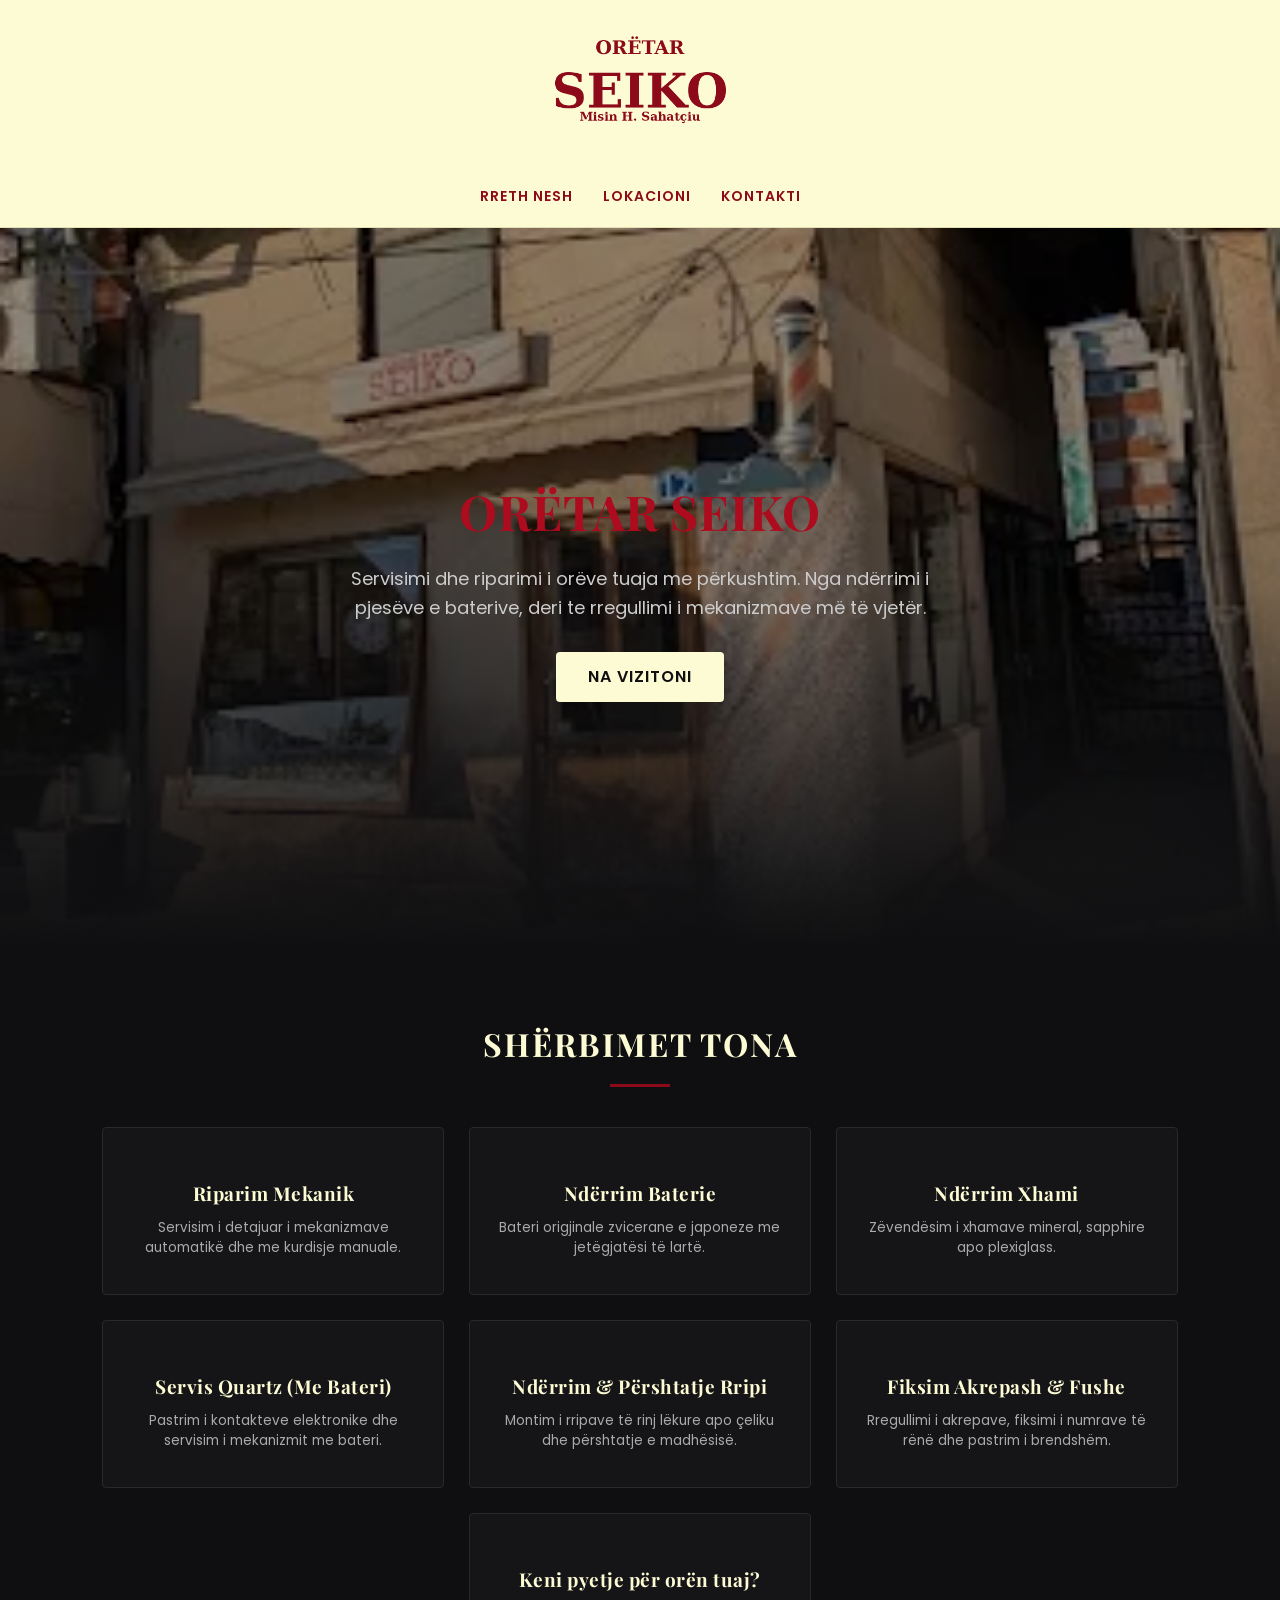
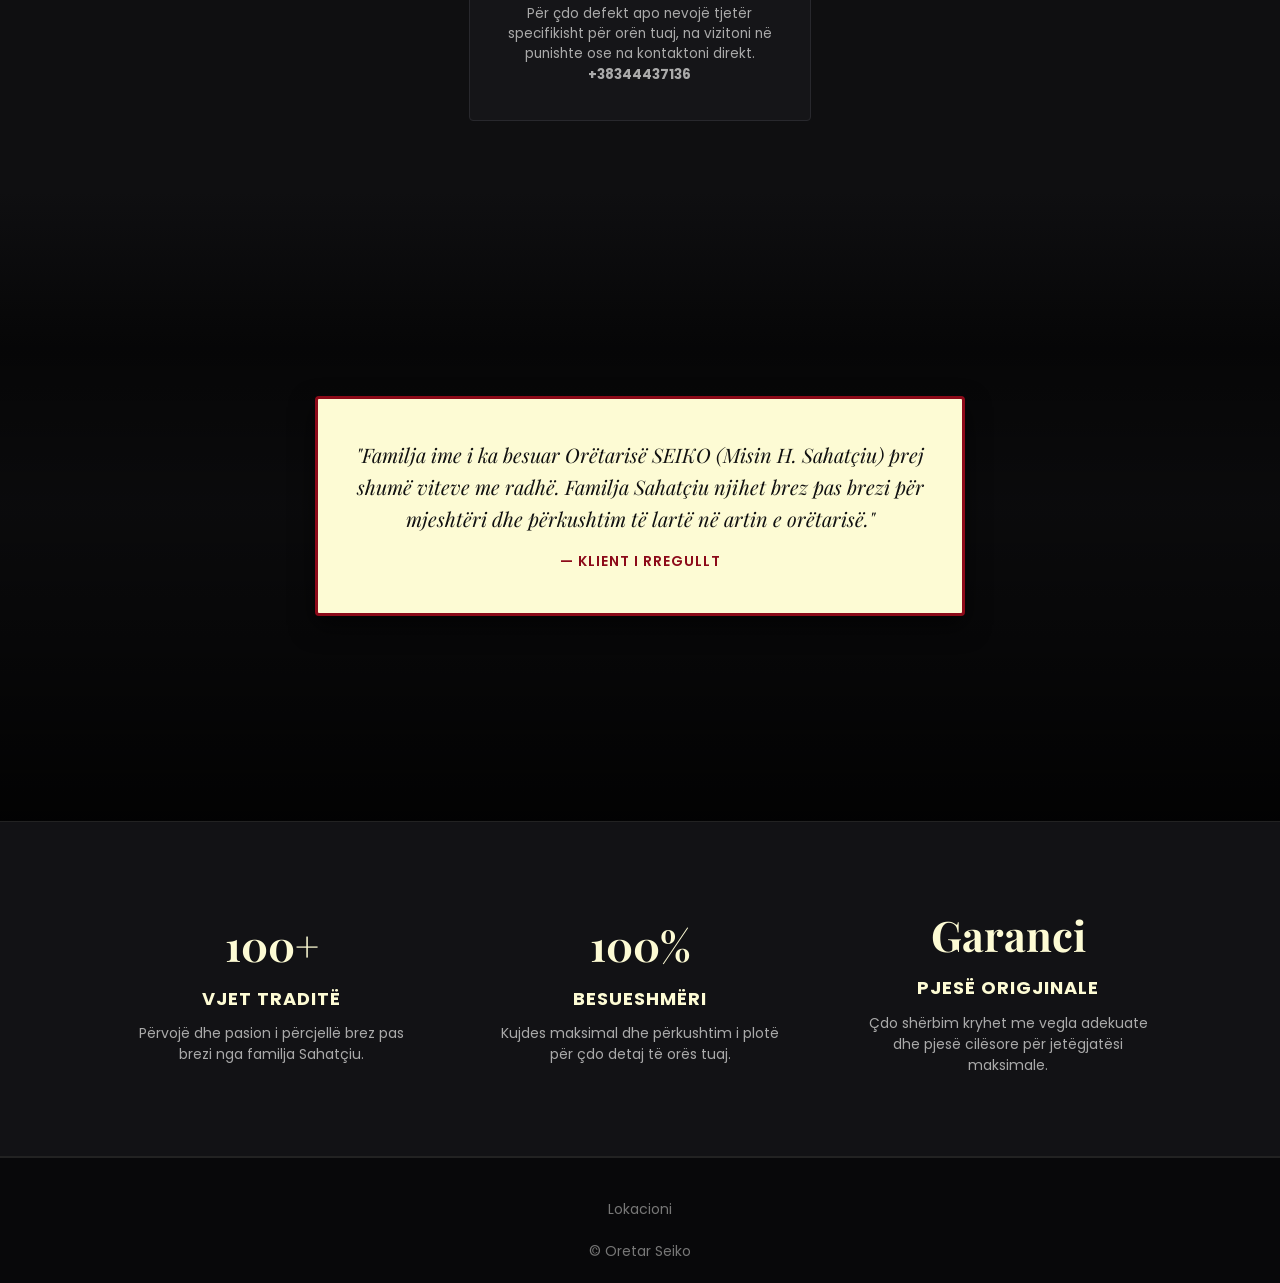
==== index.html @ 1f345adb "Update index.html" ====
<!DOCTYPE html> 
<html lang="sq">
<head>
    <meta charset="UTF-8">
    <meta name="viewport" content="width=device-width, initial-scale=1.0">
    
    <!-- Ndalon plotësisht Dark Mode në shfletuesit e telefonit -->
    <meta name="color-scheme" content="light only">
    <meta name="supported-color-schemes" content="light">
    <meta name="theme-color" content="#fdfbd4">
    
    <style>
        :root {
            color-scheme: light only !important;
        }
        #main-header {
            background-color: #fdfbd4 !important;
        }
    </style>

    <title>Oretar Seiko | SAHATQIJA</title>
    <meta name="description" content="Rregullim dhe shitje e orëve Seiko në Ferizaj. Vizitoni dyqanin tonë për modelet më të reja.">
    
    <!-- FAVICON (Logoja në shfletues) -->
    <link rel="icon" type="image/png" href="Logo2.jpg">

    <!-- GOOGLE LOGO SCHEMA (Për t'u shfaqur logoja te Google) -->
    <script type="application/ld+json">
    {
      "@context": "https://schema.org",
      "@type": "Organization",
      "name": "Orëtar Seiko",
      "url": "https://oretarseiko.com",
      "logo": "https://oretarseiko.com/Logo2.jpg"
    }
    </script>

    <link rel="preconnect" href="https://fonts.googleapis.com">
    <link rel="preconnect" href="https://fonts.gstatic.com" crossorigin>
    <link href="https://fonts.googleapis.com/css2?family=Playfair+Display:ital,wght@0,600;0,700;1,400&family=Poppins:wght@400;600&display=swap" rel="stylesheet">
    <link rel="stylesheet" href="oretarseiko.css">

    <!-- Google tag (gtag.js) -->
    <script async src="https://www.googletagmanager.com/gtag/js?id=G-K11Q69XEP3"></script>
    <script>
      window.dataLayer = window.dataLayer || [];
      function gtag(){dataLayer.push(arguments);}
      gtag('js', new Date());

      gtag('config', 'G-K11Q69XEP3');
    </script>
</head>
<body>

    <header id="main-header" style="background-color: #fdfbd4 !important;">
        <a href="./" class="logo-link">
            <img src="Logo.png" alt="logo" class="logo">
        </a>
        <nav>
            <ul>
               <li><b><a href="#rreth-nesh">Rreth Nesh</a></b></li>
                <li><b><a href="#kontakt.html">Lokacioni</a></b></li>    
                <li><b><a href="kontakt.html">Kontakti</a></b></li>
            </ul>
        </nav>
    </header>

    <section class="hero">
        <h1>ORËTAR SEIKO</h1>
        <p>Servisimi dhe riparimi i orëve tuaja me përkushtim. Nga ndërrimi i pjesëve e baterive, deri te rregullimi i mekanizmave më të vjetër.</p>
        <a href="kontakt.html" class="btn">Na Vizitoni</a>
    </section>

    <section class="services-grid-section">
      <h2 class="section-title">SHËRBIMET TONA</h2>
      <div class="title-line"></div>

      <div class="services-grid">
        <div class="service-card service-animate">
          <div class="service-icon"></div>
          <h3>Riparim Mekanik</h3>
          <p>Servisim i detajuar i mekanizmave automatikë dhe me kurdisje manuale.</p>
        </div>

        <div class="service-card service-animate">
          <div class="service-icon"></div>
          <h3>Ndërrim Baterie</h3>
          <p>Bateri origjinale zvicerane e japoneze me jetëgjatësi të lartë.</p>
        </div>

        <div class="service-card service-animate">
          <div class="service-icon"></div>
          <h3>Ndërrim Xhami</h3>
          <p>Zëvendësim i xhamave mineral, sapphire apo plexiglass.</p>
        </div>

        <div class="service-card service-animate">
          <div class="service-icon"></div>
          <h3>Servis Quartz (Me Bateri)</h3>
          <p>Pastrim i kontakteve elektronike dhe servisim i mekanizmit me bateri.</p>
        </div>

        <div class="service-card service-animate">
          <div class="service-icon"></div>
          <h3>Ndërrim & Përshtatje Rripi</h3>
          <p>Montim i rripave të rinj lëkure apo çeliku dhe përshtatje e madhësisë.</p>
        </div>

        <div class="service-card service-animate">
          <div class="service-icon"></div>
          <h3>Fiksim Akrepash & Fushe</h3>
          <p>Rregullimi i akrepave, fiksimi i numrave të rënë dhe pastrim i brendshëm.</p>
        </div>

        <div class="service-card center-card service-animate">
          <div class="service-icon"></div>
          <h3>Keni pyetje për orën tuaj?</h3>
          <p>Për çdo defekt apo nevojë tjetër specifikisht për orën tuaj, na vizitoni në punishte ose na kontaktoni direkt.
            <br><b>+38344437136</b>
          </p>
        </div>
      </div>
    </section>
    
    <section class="testimonial-section">
      <video autoplay muted loop playsinline class="bg-video">
        <source src="Automatic.mp4" type="video/mp4">
      </video>
      <div class="video-overlay"></div>
      <div class="testimonial-card">
        <blockquote>
        "Familja ime i ka besuar Orëtarisë SEIKO (Misin H. Sahatçiu) prej shumë viteve me radhë. Familja Sahatçiu njihet brez pas brezi për mjeshtëri dhe përkushtim të lartë në artin e orëtarisë."
        </blockquote>
        <p class="author">— Klient i Rregullt</p>
      </div>
    </section>

    <section class="banner-stats" id="rreth-nesh">
        <div class="stat-box">
            <h2>100+</h2>
            <h3>Vjet Traditë</h3>
            <p>Përvojë dhe pasion i përcjellë brez pas brezi nga familja Sahatçiu.</p>
        </div>

        <div class="stat-box">
            <h2>100%</h2>
            <h3>Besueshmëri</h3>
            <p>Kujdes maksimal dhe përkushtim i plotë për çdo detaj të orës tuaj.</p>
        </div>

        <div class="stat-box">
            <h2>Garanci</h2>
            <h3>Pjesë Origjinale</h3>
            <p>Çdo shërbim kryhet me vegla adekuate dhe pjesë cilësore për jetëgjatësi maksimale.</p>
        </div>
    </section>

    <footer id="lokacioni">
        <div class="footer-links">
            <a href="https://www.google.com/maps/place/Oretar+Seiko/@42.3703274,21.149449,589m/data=!3m1!1e3!4m6!3m5!1s0x13547f003b5cef97:0x302fa8fe202552e8!8m2!3d42.3702245!4d21.1485851!16s%2Fg%2F11njcrlf61?entry=ttu&g_ep=EgoyMDI2MDkwOS4wIKXMDSoASAFQAw%3D%3D">Lokacioni</a>
        </div>
        <p>&copy; Oretar Seiko</p>
    </footer>

    <script>
        window.addEventListener('scroll', function() {
            const header = document.getElementById('main-header');
            if (window.scrollY > 150) {
                header.classList.add('scrolled');
            } else {
                header.classList.remove('scrolled');
            }
        });

        const observer = new IntersectionObserver((entries) => {
            entries.forEach(entry => {
                if (entry.isIntersecting) {
                    entry.target.classList.add('show');
                } else {
                    entry.target.classList.remove('show');
                }
            });
        }, {
            threshold: 0.1
        });

        const animatedElements = document.querySelectorAll('.stat-box, .service-animate');
        animatedElements.forEach(el => observer.observe(el));
    </script>

</body>
</html>
---- oretarseiko.css ----
/* --- RESET & BASIC STYLES --- */ 
* {
    margin: 0;
    padding: 0;
    box-sizing: border-box;
}

body {
    font-family: 'Poppins', sans-serif;
    background-color: #0f0f11;
    color: #8C0A19;
    line-height: 1.6;
}

a {
    text-decoration: none;
    color: inherit;
}

/* --- NAVIGATION --- */
header {
    display: flex;
    flex-direction: column;
    justify-content: center;
    align-items: center;
    padding: 15px 8% 18px;
    background-color: #fdfbd4 !important;
    color-scheme: light !important;
    position: sticky;
    top: 0;
    z-index: 9999; /* Siguron që header-i të jetë gjithmonë mbi çdo përmbajtje */
    border-bottom: 1px solid #e2dfb3;
    transition: all 0.3s ease;
    overflow: hidden; /* Parandalon daljen e elementeve jashtë header-it */
}

/* --- LOGO --- */
header .logo {
    width: auto;
    height: 160px;
    object-fit: contain;
    display: block;
    margin-bottom: 8px;
    opacity: 1;
    visibility: visible;
    transition: all 0.3s ease;
    transform-origin: center top;
}

.logo-link {
    display: inline-block;
    text-decoration: none;
    border: none;
}

/* --- MENU --- */
nav {
    width: 100%;
}

nav ul {
    display: flex;
    justify-content: center;
    align-items: center;
    list-style: none;
    gap: 30px;
}

nav a {
    font-size: 14px;
    font-weight: 600;
    text-transform: uppercase;
    letter-spacing: 1px;
    color: #8C0A19 !important;
    transition: color 0.3s ease;
}

nav a:hover {
    color: #575656 !important;
}

/* --- HEADER WHEN SCROLLING --- */
header.scrolled {
    padding: 12px 8%;
    box-shadow: 0 4px 10px rgba(0, 0, 0, 0.15);
}

header.scrolled .logo {
    transform: scale(0);
    height: 0;
    margin-bottom: 0;
    opacity: 0;
    visibility: hidden;
}

header.scrolled nav a {
    font-size: 13px;
}

/* --- HERO SECTION --- */
.hero {
    position: relative;
    z-index: 1;
    height: 80vh;
    background:
        linear-gradient(
            to bottom,
            rgba(0, 0, 0, 0.4) 0%,
            rgba(0, 0, 0, 0.5) 50%,
            rgba(15, 15, 17, 0.85) 80%,
            #0f0f11 100%
        ),
        url('Objekti.webp') center/cover no-repeat;
    display: flex;
    flex-direction: column;
    justify-content: center;
    align-items: center;
    text-align: center;
    padding: 0 20px;
}

.hero h1 {
    font-family: 'Playfair Display', serif;
    font-size: 48px;
    color: #ad0b1e;
    margin-bottom: 15px;
    letter-spacing: 1px;
}

.hero p {
    font-size: 18px;
    color: #ccc;
    max-width: 600px;
    margin-bottom: 30px;
}

/* --- BUTTON --- */
.btn {
    display: inline-block;
    padding: 12px 32px;
    background-color: #fdfbd4;
    color: #0f0f11;
    font-weight: 600;
    text-transform: uppercase;
    letter-spacing: 1px;
    border-radius: 4px;
    transition: background 0.3s ease, transform 0.2s ease;
}

.btn:hover {
    background-color: #8C0A19;
    color: #fdfbd4;
    transform: translateY(-2px);
}

/* --- SERVICES GRID SECTION --- */
.services-grid-section {
    position: relative;
    z-index: 1;
    background-color: #0f0f11;
    padding: 70px 8%;
    text-align: center;
}

.section-title {
    font-family: 'Playfair Display', serif;
    font-size: 32px;
    color: #fdfbd4;
    letter-spacing: 2px;
    text-transform: uppercase;
}

.title-line {
    width: 60px;
    height: 3px;
    background-color: #8C0A19;
    margin: 15px auto 40px;
}

.services-grid {
    display: grid;
    grid-template-columns: repeat(3, 1fr);
    gap: 25px;
}

@media (min-width: 993px) {
    .services-grid .center-card {
        grid-column: 2 / 3;
    }
}

.service-card.service-animate {
    opacity: 0;
    transform: translateY(40px);
    transition: opacity 0.8s ease, transform 0.8s ease, border-color 0.3s ease, box-shadow 0.3s ease;
}

.service-card.service-animate.show {
    opacity: 1;
    transform: translateY(0);
}

.service-card {
    background-color: #151518;
    border: 1px solid #28282d;
    padding: 35px 22px;
    border-radius: 4px;
    text-align: center;
    cursor: pointer;
}

.service-card:hover {
    transform: translateY(-6px);
    border-color: #8C0A19;
    box-shadow: 0 10px 20px rgba(140, 10, 25, 0.25);
}

.service-icon {
    font-size: 34px;
    margin-bottom: 15px;
}

.service-card h3 {
    font-family: 'Playfair Display', serif;
    color: #fdfbd4;
    font-size: 19px;
    margin-bottom: 10px;
    letter-spacing: 0.5px;
}

.service-card p {
    color: #aaa;
    font-size: 13.5px;
    line-height: 1.5;
}

/* --- TESTIMONIAL SECTION --- */
.testimonial-section {
    position: relative;
    z-index: 1;
    width: 100%;
    height: 70vh;
    display: flex;
    justify-content: center;
    align-items: center;
    overflow: hidden;
}

.bg-video {
    position: absolute;
    top: 0;
    left: 0;
    width: 100%;
    height: 100%;
    object-fit: cover;
    object-position: center;
    z-index: 1;
}

.video-overlay {
    position: absolute;
    top: 0;
    left: 0;
    width: 100%;
    height: 100%;
    background: linear-gradient(
        to bottom, 
        #0f0f11 0%, 
        rgba(0, 0, 0, 0.6) 25%, 
        rgba(0, 0, 0, 0.3) 50%, 
        rgba(0, 0, 0, 0.85) 100% 
    );
    z-index: 2;
}

.testimonial-card {
    position: relative;
    z-index: 3;
    background-color: #fdfbd4;
    border: 3px solid #8C0A19;
    padding: 40px 30px;
    max-width: 650px;
    text-align: center;
    box-shadow: 0 10px 25px rgba(0, 0, 0, 0.6);
    border-radius: 4px;
    transition: transform 0.4s ease, box-shadow 0.4s ease, border-color 0.4s ease;
    cursor: pointer;
}

.testimonial-card:hover {
    transform: translateY(-8px);
    box-shadow: 0 18px 35px rgba(0, 0, 0, 0.85);
    border-color: #D4AF37;
}

.testimonial-card blockquote {
    font-family: 'Playfair Display', serif;
    font-size: 20px;
    color: #111;
    line-height: 1.6;
    font-style: italic;
    margin-bottom: 15px;
}

.testimonial-card .author {
    font-size: 14px;
    font-weight: 600;
    color: #8C0A19;
    text-transform: uppercase;
    letter-spacing: 1px;
}

/* --- BANNER STATS SECTION --- */
.banner-stats {
    position: relative;
    z-index: 1;
    background-color: #121215;
    border-top: 1px solid #222;
    border-bottom: 1px solid #222;
    padding: 60px 8%;
    display: flex;
    justify-content: space-around;
    align-items: center;
    gap: 30px;
    flex-wrap: wrap;
    text-align: center;
}

.stat-box {
    flex: 1;
    min-width: 250px;
    padding: 20px;
    opacity: 0;
    transform: translateY(40px);
    transition: opacity 0.8s ease, transform 0.8s ease;
}

.stat-box.show {
    opacity: 1;
    transform: translateY(0);
}

.stat-box h2 {
    font-family: 'Playfair Display', serif;
    font-size: 42px;
    color: #FDFBD4;
    margin-bottom: 5px;
}

.stat-box h3 {
    font-size: 18px;
    color: #fdfbd4;
    text-transform: uppercase;
    letter-spacing: 1px;
    margin-bottom: 10px;
}

.stat-box p {
    font-size: 14px;
    color: #aaa;
    line-height: 1.5;
}

/* --- FOOTER --- */
footer {
    position: relative;
    z-index: 1;
    background-color: #08080a;
    padding: 40px 8% 20px;
    border-top: 1px solid #222;
    text-align: center;
    color: #777;
    font-size: 14px;
}

footer .footer-links {
    margin-bottom: 20px;
    display: flex;
    justify-content: center;
    gap: 20px;
}

/* --- RESPONSIVE DESIGN --- */
@media (max-width: 992px) {
    .services-grid {
        grid-template-columns: repeat(2, 1fr);
    }
}

@media (max-width: 768px) {
    header {
        padding: 12px 5% 15px;
    }

    header .logo {
        height: 85px;
        margin-bottom: 10px;
    }

    nav ul {
        gap: 15px;
        flex-wrap: wrap;
    }

    nav a {
        font-size: 11px;
    }

    .hero h1 {
        font-size: 32px;
    }

    .testimonial-card {
        padding: 25px 18px;
        width: 92%;
    }
}

@media (max-width: 600px) {
    .services-grid {
        grid-template-columns: 1fr;            
    }
}

/* --- OVERRIDE PËR DARK MODE TË TELEFONAVE --- */
@media (prefers-color-scheme: dark) {
    header {
        background-color: #fdfbd4 !important;
    }
    nav a {
        color: #8C0A19 !important;
    }
}
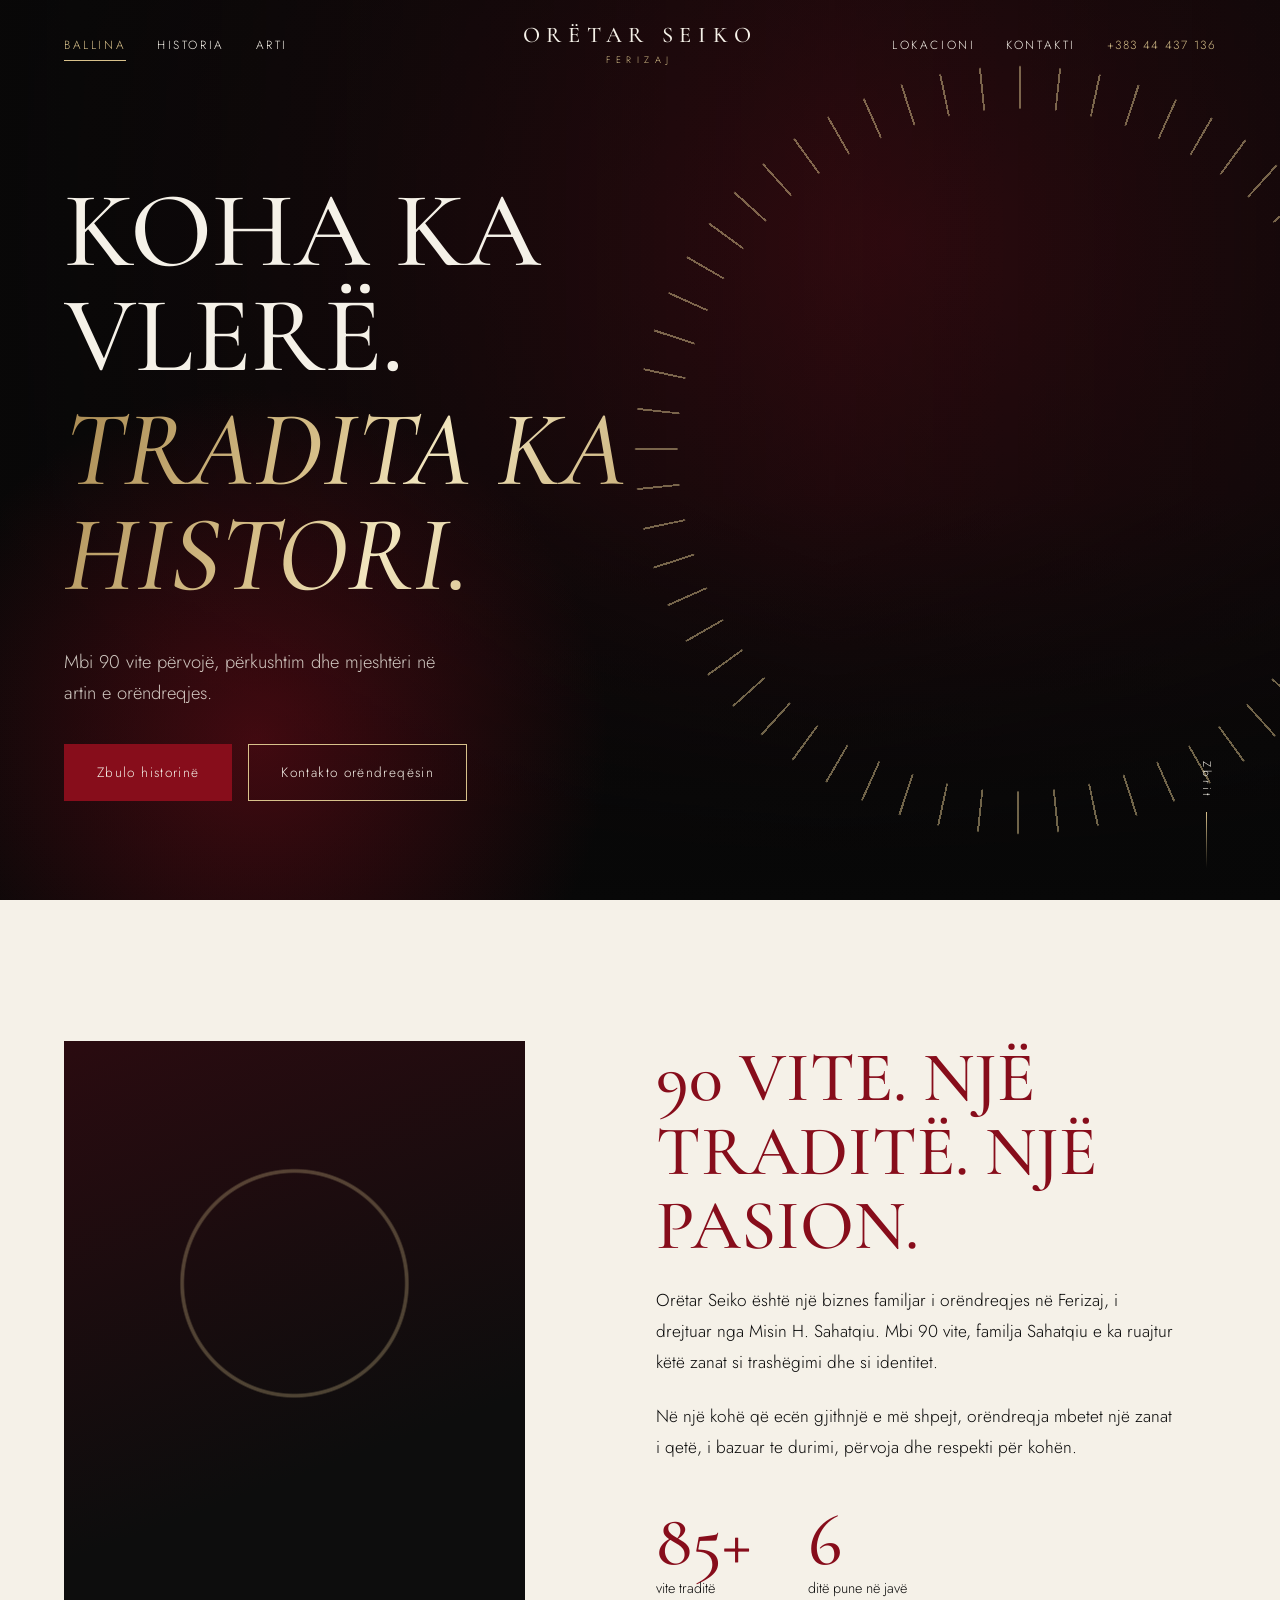
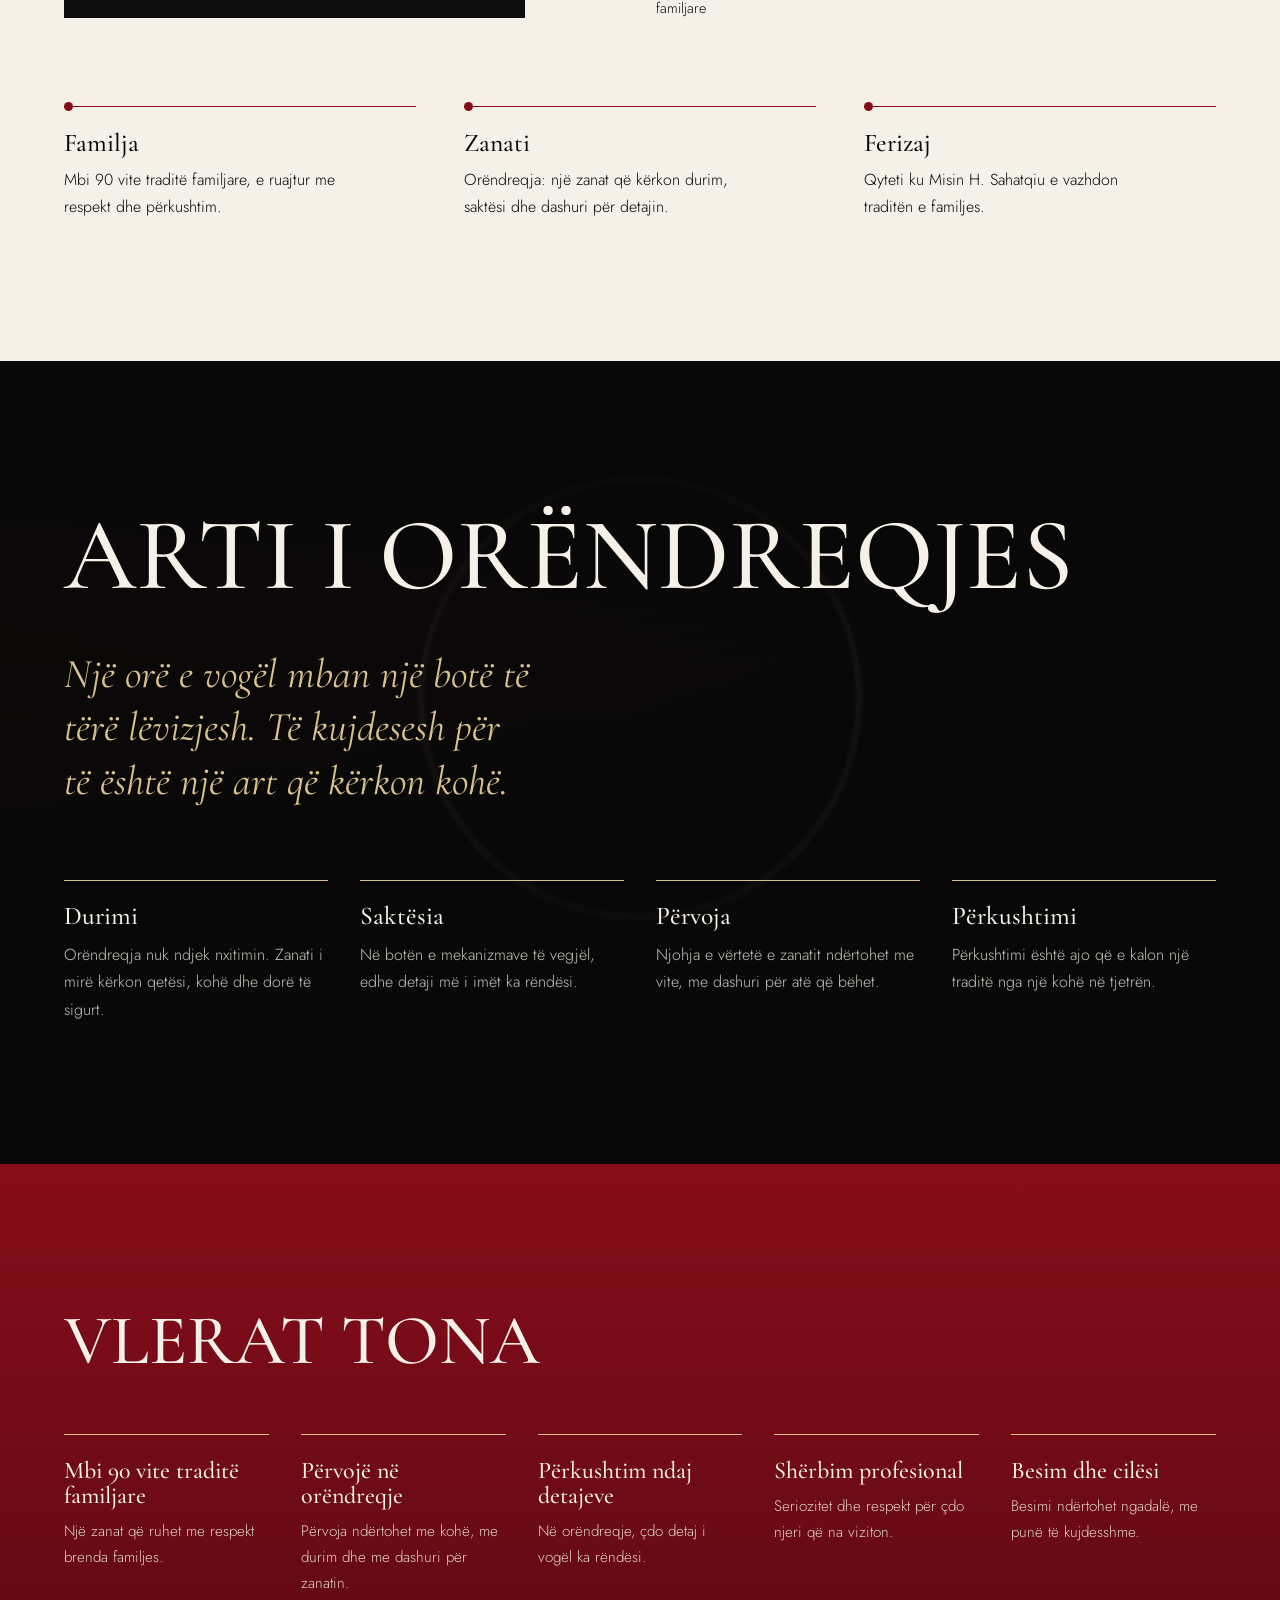
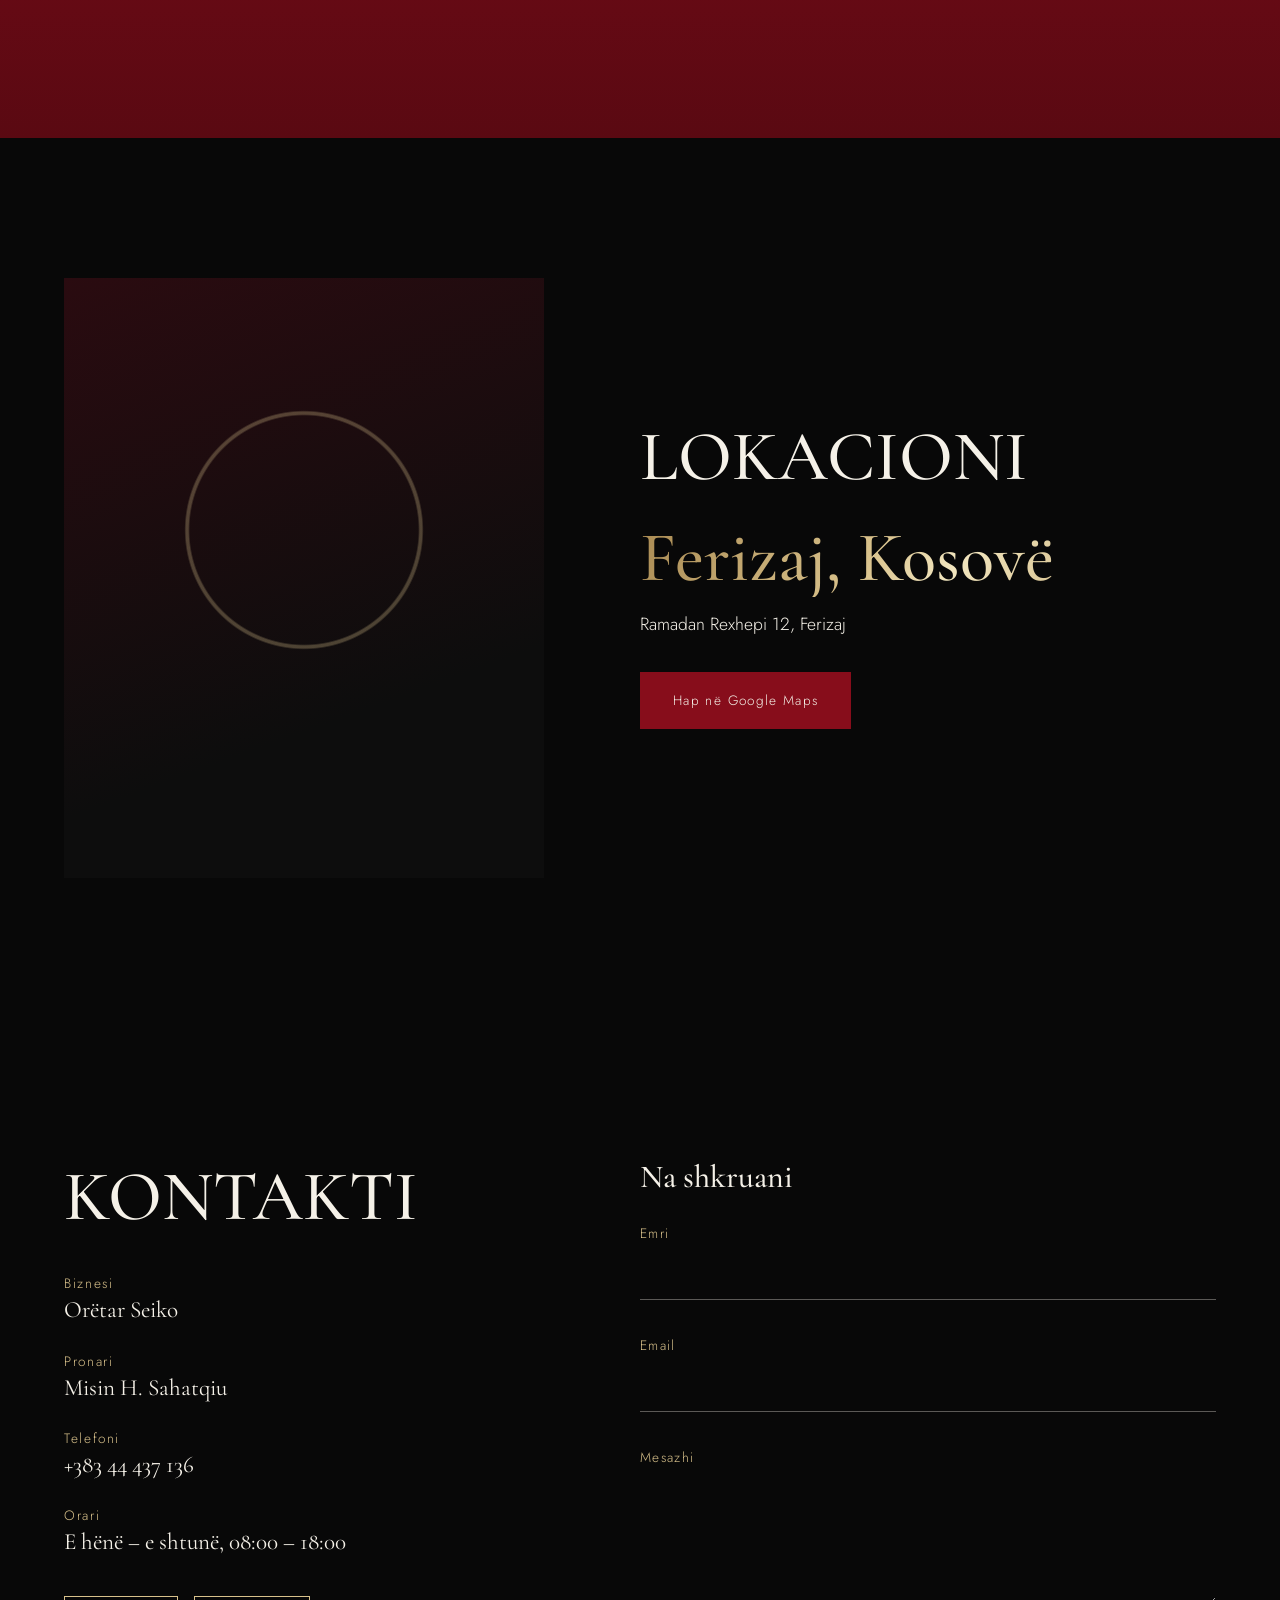
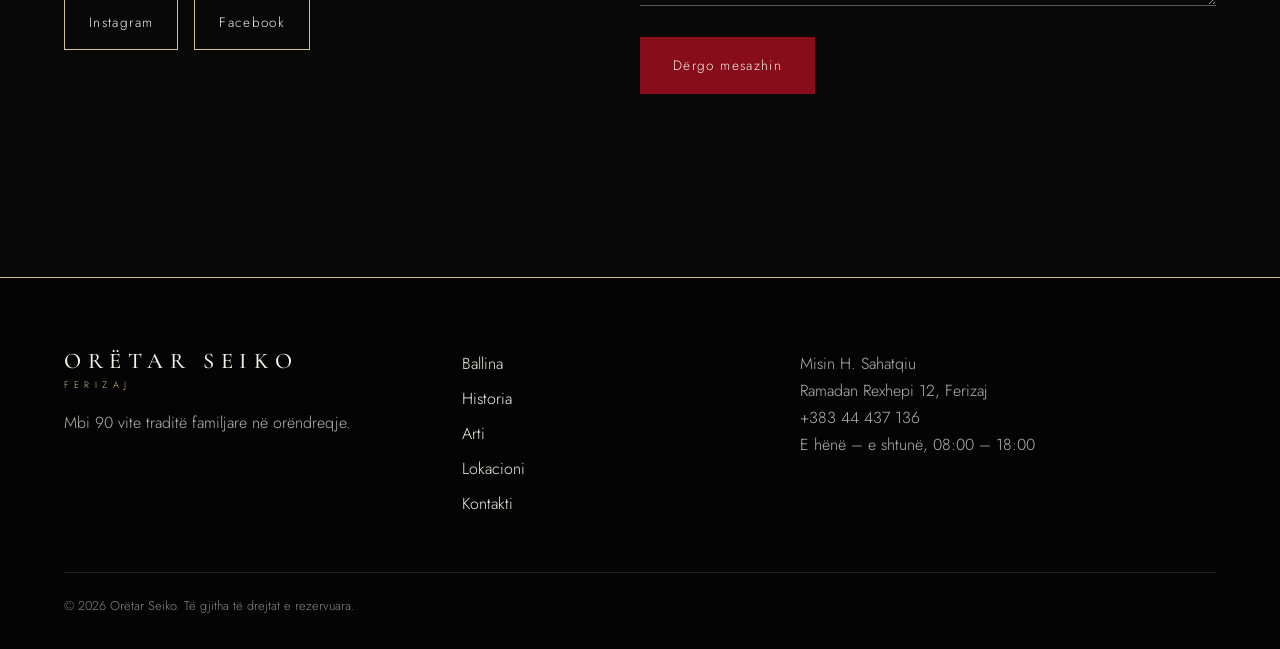
==== commit e77b05f8: "Add files via upload" ====
--- a/index.html
+++ b/index.html
@@ -1,192 +1,125 @@
-<!DOCTYPE html> 
-<html lang="sq">
-<head>
-    <meta charset="UTF-8">
-    <meta name="viewport" content="width=device-width, initial-scale=1.0">
-    
-    <!-- Ndalon plotësisht Dark Mode në shfletuesit e telefonit -->
-    <meta name="color-scheme" content="light only">
-    <meta name="supported-color-schemes" content="light">
-    <meta name="theme-color" content="#fdfbd4">
-    
-    <style>
-        :root {
-            color-scheme: light only !important;
-        }
-        #main-header {
-            background-color: #fdfbd4 !important;
-        }
-    </style>
-
-    <title>Oretar Seiko | SAHATQIJA</title>
-    <meta name="description" content="Rregullim dhe shitje e orëve Seiko në Ferizaj. Vizitoni dyqanin tonë për modelet më të reja.">
-    
-    <!-- FAVICON (Logoja në shfletues) -->
-    <link rel="icon" type="image/png" href="Logo2.jpg">
-
-    <!-- GOOGLE LOGO SCHEMA (Për t'u shfaqur logoja te Google) -->
-    <script type="application/ld+json">
-    {
-      "@context": "https://schema.org",
-      "@type": "Organization",
-      "name": "Orëtar Seiko",
-      "url": "https://oretarseiko.com",
-      "logo": "https://oretarseiko.com/Logo2.jpg"
-    }
-    </script>
-
-    <link rel="preconnect" href="https://fonts.googleapis.com">
-    <link rel="preconnect" href="https://fonts.gstatic.com" crossorigin>
-    <link href="https://fonts.googleapis.com/css2?family=Playfair+Display:ital,wght@0,600;0,700;1,400&family=Poppins:wght@400;600&display=swap" rel="stylesheet">
-    <link rel="stylesheet" href="oretarseiko.css">
-
-    <!-- Google tag (gtag.js) -->
-    <script async src="https://www.googletagmanager.com/gtag/js?id=G-K11Q69XEP3"></script>
-    <script>
-      window.dataLayer = window.dataLayer || [];
-      function gtag(){dataLayer.push(arguments);}
-      gtag('js', new Date());
-
-      gtag('config', 'G-K11Q69XEP3');
-    </script>
-</head>
-<body>
-
-    <header id="main-header" style="background-color: #fdfbd4 !important;">
-        <a href="./" class="logo-link">
-            <img src="Logo.png" alt="logo" class="logo">
-        </a>
-        <nav>
-            <ul>
-               <li><b><a href="#rreth-nesh">Rreth Nesh</a></b></li>
-                <li><b><a href="#kontakt.html">Lokacioni</a></b></li>    
-                <li><b><a href="kontakt.html">Kontakti</a></b></li>
-            </ul>
-        </nav>
-    </header>
-
-    <section class="hero">
-        <h1>ORËTAR SEIKO</h1>
-        <p>Servisimi dhe riparimi i orëve tuaja me përkushtim. Nga ndërrimi i pjesëve e baterive, deri te rregullimi i mekanizmave më të vjetër.</p>
-        <a href="kontakt.html" class="btn">Na Vizitoni</a>
-    </section>
-
-    <section class="services-grid-section">
-      <h2 class="section-title">SHËRBIMET TONA</h2>
-      <div class="title-line"></div>
-
-      <div class="services-grid">
-        <div class="service-card service-animate">
-          <div class="service-icon"></div>
-          <h3>Riparim Mekanik</h3>
-          <p>Servisim i detajuar i mekanizmave automatikë dhe me kurdisje manuale.</p>
-        </div>
-
-        <div class="service-card service-animate">
-          <div class="service-icon"></div>
-          <h3>Ndërrim Baterie</h3>
-          <p>Bateri origjinale zvicerane e japoneze me jetëgjatësi të lartë.</p>
-        </div>
-
-        <div class="service-card service-animate">
-          <div class="service-icon"></div>
-          <h3>Ndërrim Xhami</h3>
-          <p>Zëvendësim i xhamave mineral, sapphire apo plexiglass.</p>
-        </div>
-
-        <div class="service-card service-animate">
-          <div class="service-icon"></div>
-          <h3>Servis Quartz (Me Bateri)</h3>
-          <p>Pastrim i kontakteve elektronike dhe servisim i mekanizmit me bateri.</p>
-        </div>
-
-        <div class="service-card service-animate">
-          <div class="service-icon"></div>
-          <h3>Ndërrim & Përshtatje Rripi</h3>
-          <p>Montim i rripave të rinj lëkure apo çeliku dhe përshtatje e madhësisë.</p>
-        </div>
-
-        <div class="service-card service-animate">
-          <div class="service-icon"></div>
-          <h3>Fiksim Akrepash & Fushe</h3>
-          <p>Rregullimi i akrepave, fiksimi i numrave të rënë dhe pastrim i brendshëm.</p>
-        </div>
-
-        <div class="service-card center-card service-animate">
-          <div class="service-icon"></div>
-          <h3>Keni pyetje për orën tuaj?</h3>
-          <p>Për çdo defekt apo nevojë tjetër specifikisht për orën tuaj, na vizitoni në punishte ose na kontaktoni direkt.
-            <br><b>+38344437136</b>
-          </p>
-        </div>
-      </div>
-    </section>
-    
-    <section class="testimonial-section">
-      <video autoplay muted loop playsinline class="bg-video">
-        <source src="Automatic.mp4" type="video/mp4">
-      </video>
-      <div class="video-overlay"></div>
-      <div class="testimonial-card">
-        <blockquote>
-        "Familja ime i ka besuar Orëtarisë SEIKO (Misin H. Sahatçiu) prej shumë viteve me radhë. Familja Sahatçiu njihet brez pas brezi për mjeshtëri dhe përkushtim të lartë në artin e orëtarisë."
-        </blockquote>
-        <p class="author">— Klient i Rregullt</p>
-      </div>
-    </section>
-
-    <section class="banner-stats" id="rreth-nesh">
-        <div class="stat-box">
-            <h2>100+</h2>
-            <h3>Vjet Traditë</h3>
-            <p>Përvojë dhe pasion i përcjellë brez pas brezi nga familja Sahatçiu.</p>
-        </div>
-
-        <div class="stat-box">
-            <h2>100%</h2>
-            <h3>Besueshmëri</h3>
-            <p>Kujdes maksimal dhe përkushtim i plotë për çdo detaj të orës tuaj.</p>
-        </div>
-
-        <div class="stat-box">
-            <h2>Garanci</h2>
-            <h3>Pjesë Origjinale</h3>
-            <p>Çdo shërbim kryhet me vegla adekuate dhe pjesë cilësore për jetëgjatësi maksimale.</p>
-        </div>
-    </section>
-
-    <footer id="lokacioni">
-        <div class="footer-links">
-            <a href="https://www.google.com/maps/place/Oretar+Seiko/@42.3703274,21.149449,589m/data=!3m1!1e3!4m6!3m5!1s0x13547f003b5cef97:0x302fa8fe202552e8!8m2!3d42.3702245!4d21.1485851!16s%2Fg%2F11njcrlf61?entry=ttu&g_ep=EgoyMDI2MDkwOS4wIKXMDSoASAFQAw%3D%3D">Lokacioni</a>
-        </div>
-        <p>&copy; Oretar Seiko</p>
-    </footer>
-
-    <script>
-        window.addEventListener('scroll', function() {
-            const header = document.getElementById('main-header');
-            if (window.scrollY > 150) {
-                header.classList.add('scrolled');
-            } else {
-                header.classList.remove('scrolled');
-            }
-        });
-
-        const observer = new IntersectionObserver((entries) => {
-            entries.forEach(entry => {
-                if (entry.isIntersecting) {
-                    entry.target.classList.add('show');
-                } else {
-                    entry.target.classList.remove('show');
-                }
-            });
-        }, {
-            threshold: 0.1
-        });
-
-        const animatedElements = document.querySelectorAll('.stat-box, .service-animate');
-        animatedElements.forEach(el => observer.observe(el));
-    </script>
-
-</body>
-</html>
+<!DOCTYPE html>
+<html lang="sq">
+<head>
+<meta charset="utf-8">
+<meta name="viewport" content="width=device-width,initial-scale=1">
+<title>Orëtar Seiko Ferizaj | Mbi 90 vite traditë orëndreqjeje</title>
+<meta name="description" content="Orëtar Seiko në Ferizaj: biznes familjar i orëndreqjes me mbi 90 vite traditë, mjeshtëri dhe përkushtim. Misin H. Sahatqiu.">
+<meta name="theme-color" content="#080808">
+<link rel="icon" href="images/Logo.png">
+<meta property="og:type" content="website"><meta property="og:locale" content="sq_AL">
+<meta property="og:title" content="Orëtar Seiko | Koha ka vlerë. Tradita ka histori.">
+<meta property="og:description" content="Mbi 90 vite përvojë, përkushtim dhe mjeshtëri në artin e orëndreqjes. Ferizaj, Kosovë.">
+<meta property="og:image" content="images/historia.jpg"><meta name="twitter:card" content="summary_large_image">
+<link rel="preconnect" href="https://fonts.googleapis.com"><link rel="preconnect" href="https://fonts.gstatic.com" crossorigin>
+<link rel="stylesheet" href="https://fonts.googleapis.com/css2?family=Cormorant+Garamond:ital,wght@0,400;0,500;0,600;1,400;1,500&family=Jost:wght@300;400&display=swap">
+<link rel="stylesheet" href="style.css">
+<script>document.documentElement.className="js"</script>
+<script type="application/ld+json">{"@context":"https://schema.org","@type":"LocalBusiness","name":"Orëtar Seiko","description":"Biznes familjar i orëndreqjes në Ferizaj me mbi 90 vite traditë.","telephone":"+38344437136","image":"images/Logo.png","address":{"@type":"PostalAddress","streetAddress":"Ramadan Rexhepi 12","addressLocality":"Ferizaj","addressCountry":"XK"},"openingHours":"Mo-Sa 08:00-18:00"}</script>
+<!-- Google Analytics: paste your gtag.js snippet here -->
+</head>
+<body>
+<div class="ld" aria-hidden="true"><div><b>ORËTAR SEIKO</b><i></i></div></div>
+<a class="sr" href="#main">Kalo te përmbajtja</a>
+
+<header class="hd">
+<a class="logo" href="#ballina" aria-label="Orëtar Seiko, ballina">ORËTAR SEIKO<small>FERIZAJ</small></a>
+<button class="burger" type="button" aria-label="Hap menunë" aria-expanded="false" aria-controls="menu"><i></i></button>
+<nav class="menu" id="menu" aria-label="Menyja kryesore">
+<ul class="l"><li><a href="#ballina">Ballina</a></li><li><a href="#historia">Historia</a></li><li><a href="#arti">Arti</a></li></ul>
+<ul class="r"><li><a href="#lokacioni">Lokacioni</a></li><li><a href="#kontakti">Kontakti</a></li><li><a class="tel" href="tel:+38344437136">+383 44 437 136</a></li></ul>
+</nav>
+</header>
+
+<main id="main">
+<section class="hero" id="ballina">
+<div class="bg"></div><div class="dial" aria-hidden="true"></div>
+<div class="hc">
+<h1><span><b>Koha ka vlerë.</b></span><span><b class="gold">Tradita ka histori.</b></span></h1>
+<p class="lead fi">Mbi 90 vite përvojë, përkushtim dhe mjeshtëri në artin e orëndreqjes.</p>
+<div class="bt fi"><a class="btn fill" href="#historia">Zbulo historinë</a><a class="btn" href="#kontakti">Kontakto orëndreqësin</a></div>
+</div>
+<a class="scroll fi" href="#historia" aria-label="Zbrit poshtë">Zbrit</a>
+</section>
+
+<section class="wrap lt her" id="historia">
+<div class="her-img"><div class="ph big"><i style="--img:url(images/historia.jpg)"></i></div></div>
+<div class="her-tx" data-st>
+<h2 class="rv">90 vite. Një traditë. Një pasion.</h2>
+<p class="rv">Orëtar Seiko është një biznes familjar i orëndreqjes në Ferizaj, i drejtuar nga Misin H. Sahatqiu. Mbi 90 vite, familja Sahatqiu e ka ruajtur këtë zanat si trashëgimi dhe si identitet.</p>
+<p class="rv">Në një kohë që ecën gjithnjë e më shpejt, orëndreqja mbetet një zanat i qetë, i bazuar te durimi, përvoja dhe respekti për kohën.</p>
+<ul class="stats rv"><li><b class="p" data-n="90">90</b><span>vite traditë familjare</span></li><li><b data-n="6">6</b><span>ditë pune në javë</span></li></ul>
+</div>
+<ol class="tl" data-st>
+<li class="rv"><h3>Familja</h3><p>Mbi 90 vite traditë familjare, e ruajtur me respekt dhe përkushtim.</p></li>
+<li class="rv"><h3>Zanati</h3><p>Orëndreqja: një zanat që kërkon durim, saktësi dhe dashuri për detajin.</p></li>
+<li class="rv"><h3>Ferizaj</h3><p>Qyteti ku Misin H. Sahatqiu e vazhdon traditën e familjes.</p></li>
+</ol>
+</section>
+
+<section class="wrap art" id="arti">
+<div class="ph art-bg"><i style="--img:url(images/arti.jpg)"></i></div>
+<h2 class="rv">Arti i Orëndreqjes</h2>
+<p class="qt rv">Një orë e vogël mban një botë të tërë lëvizjesh. Të kujdesesh për të është një art që kërkon kohë.</p>
+<ul class="pl" data-st>
+<li class="rv"><h3>Durimi</h3><p>Orëndreqja nuk ndjek nxitimin. Zanati i mirë kërkon qetësi, kohë dhe dorë të sigurt.</p></li>
+<li class="rv"><h3>Saktësia</h3><p>Në botën e mekanizmave të vegjël, edhe detaji më i imët ka rëndësi.</p></li>
+<li class="rv"><h3>Përvoja</h3><p>Njohja e vërtetë e zanatit ndërtohet me vite, me dashuri për atë që bëhet.</p></li>
+<li class="rv"><h3>Përkushtimi</h3><p>Përkushtimi është ajo që e kalon një traditë nga një kohë në tjetrën.</p></li>
+</ul>
+</section>
+
+<section class="wrap wy" id="vlerat">
+<h2 class="rv">Vlerat tona</h2>
+<ul class="wl" data-st>
+<li class="rv"><h3>Mbi 90 vite traditë familjare</h3><p>Një zanat që ruhet me respekt brenda familjes.</p></li>
+<li class="rv"><h3>Përvojë në orëndreqje</h3><p>Përvoja ndërtohet me kohë, me durim dhe me dashuri për zanatin.</p></li>
+<li class="rv"><h3>Përkushtim ndaj detajeve</h3><p>Në orëndreqje, çdo detaj i vogël ka rëndësi.</p></li>
+<li class="rv"><h3>Shërbim profesional</h3><p>Seriozitet dhe respekt për çdo njeri që na viziton.</p></li>
+<li class="rv"><h3>Besim dhe cilësi</h3><p>Besimi ndërtohet ngadalë, me punë të kujdesshme.</p></li>
+</ul>
+</section>
+
+<section class="wrap lok" id="lokacioni">
+<div class="ph rv"><i style="--img:url(images/lokacioni.jpg)"></i></div>
+<div data-st>
+<h2 class="rv">Lokacioni</h2>
+<p class="city gold rv">Ferizaj, Kosovë</p>
+<address class="rv">Ramadan Rexhepi 12, Ferizaj</address>
+<a class="btn fill rv" href="https://www.google.com/maps/search/?api=1&query=Ramadan+Rexhepi+12+Ferizaj+Kosovo" target="_blank" rel="noopener">Hap në Google Maps</a>
+</div>
+</section>
+
+<section class="wrap" id="kontakti">
+<div class="ct">
+<div class="ci" data-st>
+<h2 class="rv">Kontakti</h2>
+<dl class="rv"><div><dt>Biznesi</dt><dd>Orëtar Seiko</dd></div><div><dt>Pronari</dt><dd>Misin H. Sahatqiu</dd></div><div><dt>Telefoni</dt><dd><a href="tel:+38344437136">+383 44 437 136</a></dd></div><div><dt>Orari</dt><dd>E hënë – e shtunë, 08:00 – 18:00</dd></div></dl>
+<div class="rv bt"><a class="btn" href="https://www.instagram.com/" target="_blank" rel="noopener">Instagram</a><a class="btn" href="https://www.facebook.com/" target="_blank" rel="noopener">Facebook</a></div>
+</div>
+<form id="cf" action="https://formsubmit.co/ergit646@gmail.com" method="POST" accept-charset="UTF-8" novalidate>
+<h3>Na shkruani</h3>
+<input type="hidden" name="_subject" value="Mesazh i ri nga faqja e Orëtar Seiko">
+<input type="hidden" name="_template" value="table">
+<input type="hidden" name="_captcha" value="false">
+<input type="text" name="_honey" style="display:none" tabindex="-1" autocomplete="off">
+<label class="f"><span>Emri</span><input name="name" autocomplete="name" maxlength="80" required aria-describedby="e-name"><small class="er" id="e-name"></small></label>
+<label class="f"><span>Email</span><input name="email" type="email" autocomplete="email" maxlength="120" required aria-describedby="e-email"><small class="er" id="e-email"></small></label>
+<label class="f"><span>Mesazhi</span><textarea name="message" rows="4" maxlength="2000" required aria-describedby="e-message"></textarea><small class="er" id="e-message"></small></label>
+<button class="btn fill" type="submit">Dërgo mesazhin</button>
+<p class="st" id="st" role="status" aria-live="polite"></p>
+</form>
+</div>
+</section>
+</main>
+
+<footer class="ft">
+<div><a class="logo" href="#ballina">ORËTAR SEIKO<small>FERIZAJ</small></a><p>Mbi 90 vite traditë familjare në orëndreqje.</p></div>
+<nav aria-label="Menyja e fundit"><ul><li><a href="#ballina">Ballina</a></li><li><a href="#historia">Historia</a></li><li><a href="#arti">Arti</a></li><li><a href="#lokacioni">Lokacioni</a></li><li><a href="#kontakti">Kontakti</a></li></ul></nav>
+<address><p>Misin H. Sahatqiu</p><p>Ramadan Rexhepi 12, Ferizaj</p><p><a href="tel:+38344437136">+383 44 437 136</a></p><p>E hënë – e shtunë, 08:00 – 18:00</p></address>
+<p class="cp">© <span id="yr">2026</span> Orëtar Seiko. Të gjitha të drejtat e rezervuara.</p>
+</footer>
+
+<script src="script.js"></script>
+</body>
+</html>
--- a/style.css
+++ b/style.css
@@ -0,0 +1,122 @@
+:root{--k:#080808;--c:#870D1B;--g:#D8C18B;--w:#F5F1E8;--gold:linear-gradient(120deg,#A98A52,#D8C18B 40%,#F2E6BF 55%,#B8995D);--serif:"Cormorant Garamond",Georgia,serif;--sans:Jost,"Helvetica Neue",Arial,sans-serif;--e:cubic-bezier(.2,.7,.1,1);--pad:clamp(1.25rem,5vw,5rem);--line:rgba(216,193,139,.28)}
+*,*::before,*::after{box-sizing:border-box;margin:0}
+html{scroll-behavior:smooth;scroll-padding-top:4.5rem}
+body{background:var(--k);color:var(--w);font:300 1rem/1.7 var(--sans);-webkit-font-smoothing:antialiased;overflow-x:hidden}
+svg{display:block}a{color:inherit;text-decoration:none}ul,ol{list-style:none;padding:0}
+button,input,textarea{font:inherit;color:inherit}[hidden]{display:none!important}
+:focus-visible{outline:2px solid var(--g);outline-offset:4px}
+.sr{position:absolute;left:-999px}.sr:focus{left:1rem;top:1rem;z-index:200;background:var(--g);color:var(--k);padding:.6rem 1rem}
+h1,h2,h3{font-family:var(--serif);font-weight:500;line-height:1.05}
+h2{font-size:clamp(2.2rem,5.5vw,4.4rem);text-transform:uppercase;max-width:14ch}
+h3{font-size:1.6rem}
+.wrap{padding:clamp(5rem,11vw,9rem) var(--pad)}
+.gold{background:var(--gold);-webkit-background-clip:text;background-clip:text;color:transparent}
+.btn{display:inline-block;padding:1rem 2rem;border:1px solid var(--g);background:none;font-size:.85rem;letter-spacing:.1em;cursor:pointer;position:relative;overflow:hidden;isolation:isolate;transition:color .5s var(--e),border-color .5s}
+.btn::before{content:"";position:absolute;inset:0;background:var(--gold);transform:translateY(101%);transition:transform .5s var(--e);z-index:-1}
+.btn:hover,.btn:focus-visible{color:var(--k)}.btn:hover::before,.btn:focus-visible::before{transform:none}
+.btn.fill{background:var(--c);border-color:var(--c)}
+.bt{display:flex;flex-wrap:wrap;gap:1rem}
+/* header */
+.hd{position:fixed;inset:0 0 auto;z-index:50;display:grid;grid-template-columns:1fr auto 1fr;align-items:center;padding:1.5rem var(--pad);border-bottom:1px solid transparent;transition:background .5s,padding .5s var(--e),border-color .5s}
+.hd.s{background:rgba(8,8,8,.88);backdrop-filter:blur(14px);-webkit-backdrop-filter:blur(14px);padding-block:.8rem;border-color:var(--line)}
+.logo{grid-column:2;grid-row:1;font:500 1.4rem/1 var(--serif);letter-spacing:.3em;text-align:center;white-space:nowrap}
+.logo small{display:block;font:300 .58rem var(--sans);letter-spacing:.6em;color:var(--g);margin-top:.4rem}
+.menu{display:contents}
+.menu ul{display:flex;align-items:center;gap:clamp(1rem,2.4vw,2.6rem);grid-row:1}
+.menu .l{grid-column:1}.menu .r{grid-column:3;justify-content:flex-end}
+.menu a{position:relative;display:inline-block;padding:.4rem 0;font-size:.74rem;letter-spacing:.22em;text-transform:uppercase}
+.menu a::after{content:"";position:absolute;left:0;right:0;bottom:0;height:1px;background:var(--g);transform:scaleX(0);transform-origin:right;transition:transform .5s var(--e)}
+.menu a:hover::after,.menu a.on::after{transform:scaleX(1);transform-origin:left}
+.menu a.on,.menu .tel{color:var(--g)}.menu .tel{letter-spacing:.12em;text-transform:none}
+.burger{display:none}
+@media(max-width:899px){
+.logo{font-size:1.15rem}
+.burger{display:block;grid-column:3;grid-row:1;justify-self:end;width:2.6rem;height:2.6rem;background:none;border:0;position:relative;z-index:61;cursor:pointer}
+.burger i,.burger i::before{position:absolute;left:.5rem;right:.5rem;height:1px;background:var(--w);transition:transform .4s var(--e),top .4s var(--e)}
+.burger i{top:50%}.burger i::before{content:"";left:0;right:0;top:-.4rem}
+.burger[aria-expanded=true] i{transform:rotate(45deg)}.burger[aria-expanded=true] i::before{top:0;transform:rotate(-90deg)}
+.menu{position:fixed;inset:0;z-index:60;display:flex;flex-direction:column;justify-content:center;align-items:center;gap:1.4rem;background:var(--k);visibility:hidden;clip-path:circle(0 at calc(100% - 2.6rem) 2.6rem);transition:clip-path .7s var(--e),visibility 0s .7s}
+.menu.open{visibility:visible;clip-path:circle(150% at calc(100% - 2.6rem) 2.6rem);transition:clip-path .7s var(--e),visibility 0s}
+.menu ul{flex-direction:column;gap:1.4rem;text-align:center}
+.menu a{font:400 2rem var(--serif);letter-spacing:.1em;text-transform:none}.menu .tel{font-size:1.2rem}
+.menu li{opacity:0;transform:translateY(20px);transition:opacity .5s,transform .5s var(--e)}
+.menu.open li{opacity:1;transform:none;transition-delay:calc(.25s + var(--i,0)*.07s)}}
+/* loader + entrance */
+.ld{position:fixed;inset:0;z-index:100;background:var(--k);display:none;place-items:center;text-align:center;transition:opacity .8s,visibility 0s .8s}
+.js .ld{display:grid}.ld.done{opacity:0;visibility:hidden}
+.ld b{display:block;font:500 clamp(1.4rem,4vw,2.4rem) var(--serif);letter-spacing:.4em;animation:fi 1.4s var(--e) both}
+.ld i{display:block;height:1px;margin-top:1rem;background:var(--gold);animation:ln 1.4s var(--e) both}
+@keyframes fi{from{opacity:0;letter-spacing:.8em}}@keyframes ln{from{transform:scaleX(0)}}
+.js .rv{opacity:0;transform:translateY(26px);transition:opacity 1s var(--e) var(--d,0s),transform 1s var(--e) var(--d,0s)}
+.js .rv.in{opacity:1;transform:none}
+/* hero */
+.hero{position:relative;min-height:100svh;display:grid;align-items:end;padding:8rem var(--pad) clamp(4.5rem,11vh,7rem);overflow:hidden;isolation:isolate}
+.bg{position:absolute;inset:-8% 0;z-index:-3;background:url(images/Objekti.webp) center/cover,radial-gradient(120% 90% at 70% 30%,#4a0c14,#080808 70%);will-change:transform}
+.hero::before{content:"";position:absolute;inset:0;z-index:-2;background:linear-gradient(90deg,rgba(8,8,8,.92),rgba(8,8,8,.4) 65%,rgba(8,8,8,.65)),linear-gradient(0deg,var(--k),transparent 45%)}
+.hero::after{content:"";position:absolute;z-index:-1;left:-10%;bottom:-25%;width:60%;aspect-ratio:1;background:radial-gradient(circle,rgba(135,13,27,.45),transparent 65%)}
+.dial{position:absolute;z-index:-1;right:-14vmin;top:50%;width:min(86vmin,860px);aspect-ratio:1;translate:0 -50%;border-radius:50%;background:repeating-conic-gradient(var(--g) 0 .3deg,transparent .3deg 6deg);-webkit-mask:radial-gradient(circle closest-side,transparent 88%,#000 88.4% 99%,transparent 99.4%);mask:radial-gradient(circle closest-side,transparent 88%,#000 88.4% 99%,transparent 99.4%);opacity:.5;animation:spin 240s linear infinite}
+@keyframes spin{to{rotate:360deg}}
+.hero h1{font-size:clamp(2.4rem,8.4vw,8.5rem);text-transform:uppercase;line-height:.98;max-width:12ch}
+.hero h1 span{display:block;overflow:hidden;padding-bottom:.08em}
+.hero h1 b{display:block;font-weight:500}.hero h1 span+span b{font-style:italic}
+.js .hero h1 b{transform:translateY(110%);transition:transform 1.3s var(--e)}
+.ready .hero h1 b{transform:none}.ready .hero h1 span+span b{transition-delay:.18s}
+.lead{max-width:34ch;font-size:1.15rem;margin:1.8rem 0 2.2rem;color:rgba(245,241,232,.82)}
+.js .fi{opacity:0;transform:translateY(18px);transition:opacity 1s var(--e) .6s,transform 1s var(--e) .6s}
+.ready .fi{opacity:1;transform:none}
+.scroll{position:absolute;right:var(--pad);bottom:2rem;display:flex;align-items:center;gap:.8rem;writing-mode:vertical-rl;font-size:.7rem;letter-spacing:.3em}
+.scroll::after{content:"";width:1px;height:3.5rem;background:linear-gradient(var(--g),transparent);transform-origin:top;animation:dr 2.4s ease-in-out infinite}
+@keyframes dr{0%{transform:scaleY(0)}60%{transform:scaleY(1);opacity:1}100%{transform:scaleY(1);opacity:0}}
+/* shared image block */
+.ph{position:relative;overflow:hidden;background:#111}
+.ph i{position:absolute;inset:0;background:var(--img,none) center/cover,radial-gradient(circle at 50% 42%,transparent 0 27%,rgba(216,193,139,.3) 27.4% 27.9%,transparent 28.3%),linear-gradient(160deg,#2a0b10,#0d0d0d 70%);transition:transform 1.2s var(--e)}
+.ph:hover i{transform:scale(1.07)}
+/* heritage */
+.lt{background:var(--w);color:var(--k)}.lt .btn{border-color:var(--c)}
+.her{display:grid;grid-template-columns:repeat(12,1fr);gap:3.5rem 2rem;align-items:center}
+.her-img{grid-column:1/-1}
+.her-img .big{aspect-ratio:4/5;max-width:30rem}
+.her-tx{grid-column:1/-1}.her-tx p{max-width:52ch;margin-top:1.4rem;font-size:1.08rem;line-height:1.8}
+.her h2{color:var(--c)}
+.stats{display:flex;flex-wrap:wrap;gap:2rem 3rem;margin-top:2.6rem}
+.stats b{display:block;font:500 clamp(3rem,6vw,4.6rem)/1 var(--serif);color:var(--c)}.stats .p::after{content:"+"}
+.stats span{display:block;max-width:13ch;font-size:.9rem;line-height:1.4}
+.tl{grid-column:1/-1;display:grid;gap:2.4rem;margin-top:2rem}
+.tl li{position:relative;border-top:1px solid var(--c);padding-top:1.4rem}
+.tl li::before{content:"";position:absolute;top:-5px;left:0;width:9px;height:9px;border-radius:50%;background:var(--c)}
+.tl p{margin-top:.6rem;max-width:34ch}
+@media(min-width:900px){.her-img{grid-column:1/6;grid-row:1}.her-tx{grid-column:7/-1;grid-row:1}.tl{grid-template-columns:repeat(3,1fr);gap:3rem}}
+/* arti */
+.art{position:relative;isolation:isolate;overflow:hidden}
+.art-bg{position:absolute;inset:0;z-index:-1;opacity:.32;pointer-events:none}
+.art-bg::after{content:"";position:absolute;inset:0;background:linear-gradient(180deg,var(--k),rgba(8,8,8,.5) 40%,var(--k))}
+.art h2{max-width:none;font-size:clamp(2.6rem,8vw,7rem)}
+.qt{max-width:26ch;margin:2.4rem 0 4.5rem;font:italic 400 clamp(1.6rem,3.2vw,2.7rem)/1.3 var(--serif);color:var(--g)}
+.pl{display:grid;grid-template-columns:repeat(auto-fit,minmax(13rem,1fr));gap:2.4rem 2rem}
+.pl li{border-top:1px solid var(--g);padding-top:1.4rem}.pl p{margin-top:.7rem;opacity:.8}
+/* location */
+.lok{display:grid;gap:3.5rem;align-items:center}
+.lok .ph{aspect-ratio:4/5;max-width:30rem}
+.city{margin:1.6rem 0 .8rem;font:500 clamp(2.4rem,6vw,4.4rem)/1.1 var(--serif)}
+.lok address{margin-bottom:2rem;font-style:normal;font-size:1.1rem;opacity:.85}
+@media(min-width:900px){.lok{grid-template-columns:5fr 6fr;gap:6rem}}
+/* why us */
+.wy{background:linear-gradient(180deg,var(--c),#5a0912)}.wy h2{max-width:none}
+.wl{display:grid;grid-template-columns:repeat(auto-fit,minmax(11.5rem,1fr));gap:2.4rem 2rem;margin-top:3.5rem}
+.wl li{border-top:1px solid var(--g);padding-top:1.4rem}.wl h3{font-size:1.5rem}.wl p{margin-top:.7rem;opacity:.85;font-size:.95rem}
+/* contact */
+.ct{display:grid;gap:4.5rem}@media(min-width:900px){.ct{grid-template-columns:5fr 6fr;gap:6rem}}
+.ci dl{display:grid;gap:1.5rem;margin:2.4rem 0}.ci dt{color:var(--g);font-size:.85rem;letter-spacing:.12em}.ci dd{font:400 1.45rem/1.3 var(--serif)}
+.ci .bt .btn{padding:.9rem 1.5rem}
+form h3{font-size:2rem;margin-bottom:1.6rem}
+.f{display:block;margin-bottom:.8rem}.f span{font-size:.85rem;color:var(--g);letter-spacing:.1em}
+input,textarea{display:block;width:100%;background:none;border:0;border-bottom:1px solid rgba(245,241,232,.35);border-radius:0;padding:.8rem 0;transition:border-color .3s}
+input:focus,textarea:focus{outline:0;border-color:var(--g)}[aria-invalid=true]{border-color:#f0a0a0}
+.er{display:block;min-height:1.4em;color:#f0a0a0;font-size:.82rem}.st{margin-top:1rem;min-height:1.6em;color:var(--g)}
+/* footer */
+.ft{display:grid;gap:2.6rem;padding:4.5rem var(--pad) 2rem;background:#040404;border-top:1px solid var(--g)}
+.ft .logo{display:inline-block;text-align:left}.ft p{opacity:.75;margin-top:.8rem}.ft ul{display:grid;gap:.5rem}.ft a:hover{color:var(--g)}
+.ft address{font-style:normal}.ft address p{margin:0}
+.cp{font-size:.8rem;opacity:.55!important;border-top:1px solid var(--line);padding-top:1.4rem}
+@media(min-width:900px){.ft{grid-template-columns:1.2fr 1fr 1.4fr}.cp{grid-column:1/-1}}
+@media(prefers-reduced-motion:reduce){*,*::before,*::after{animation-duration:.01ms!important;animation-iteration-count:1!important;transition-duration:.01ms!important;transition-delay:0s!important;scroll-behavior:auto!important}.dial{animation:none}}
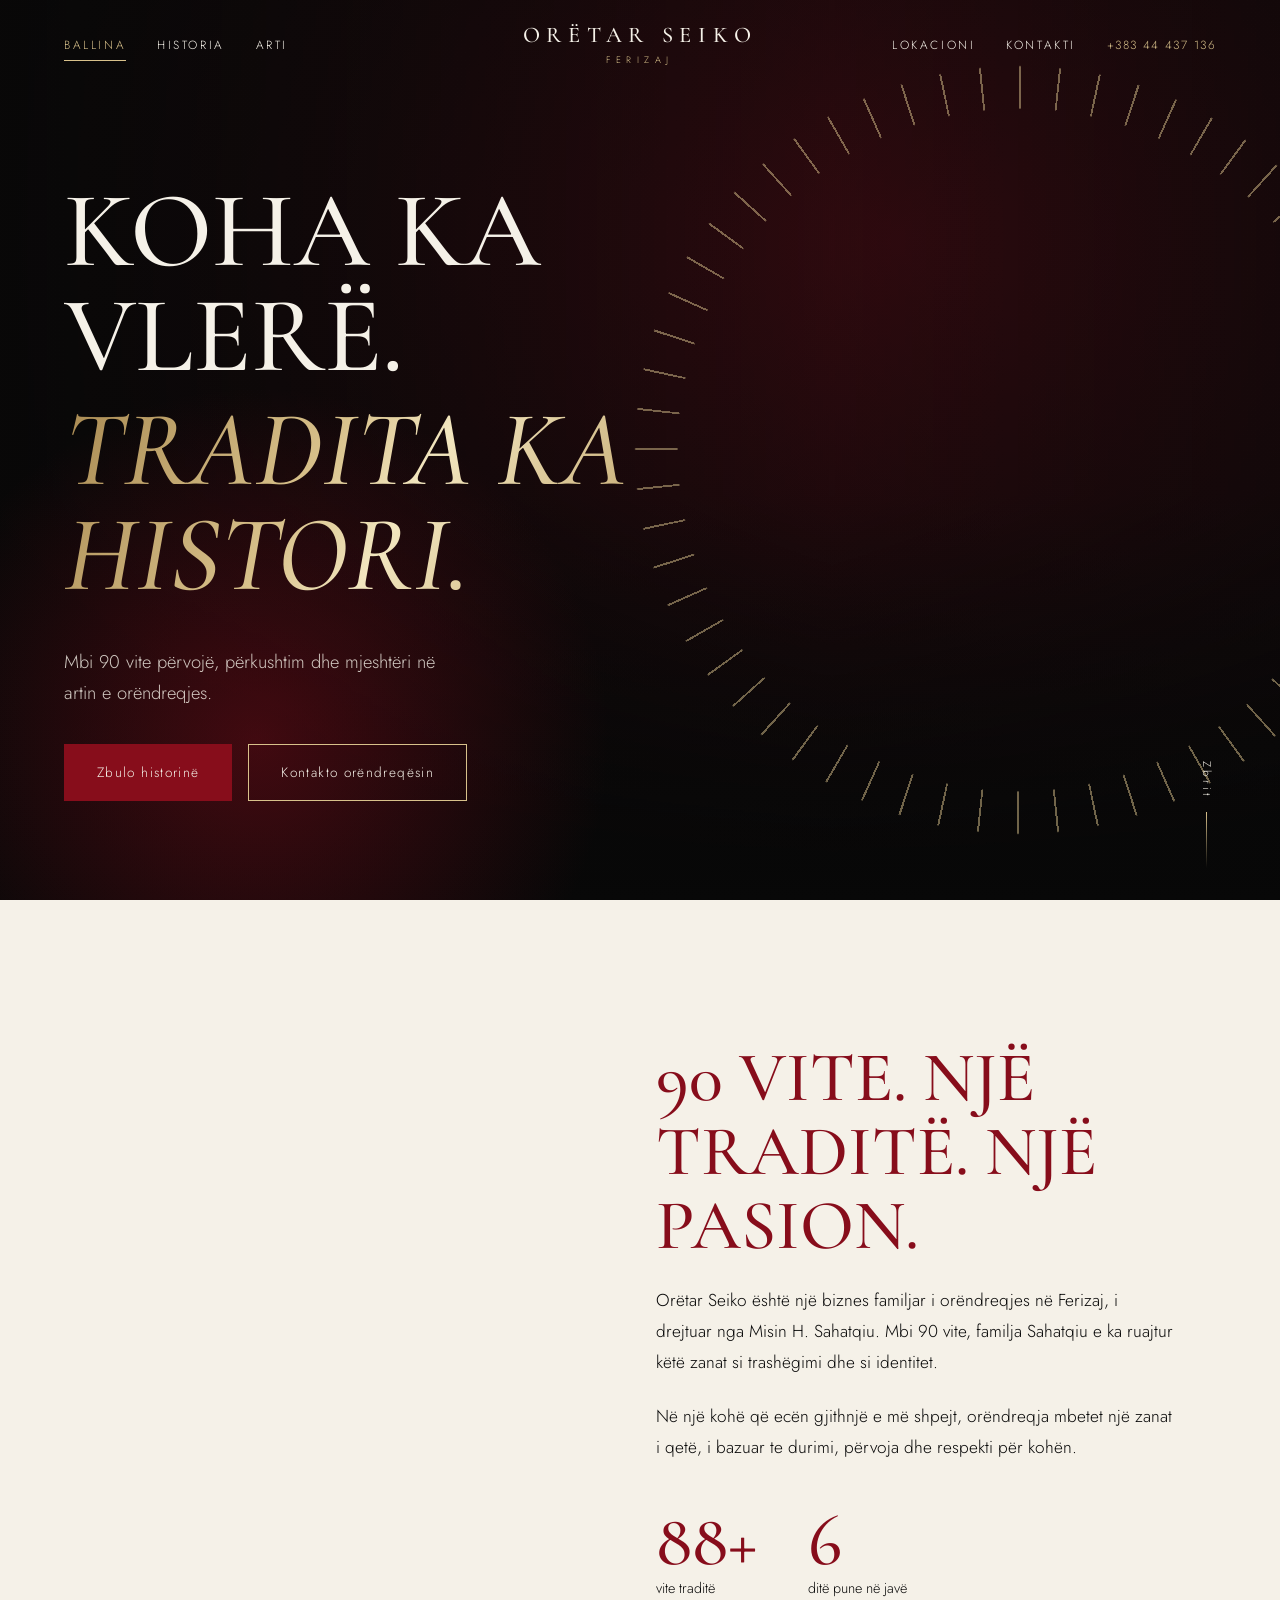
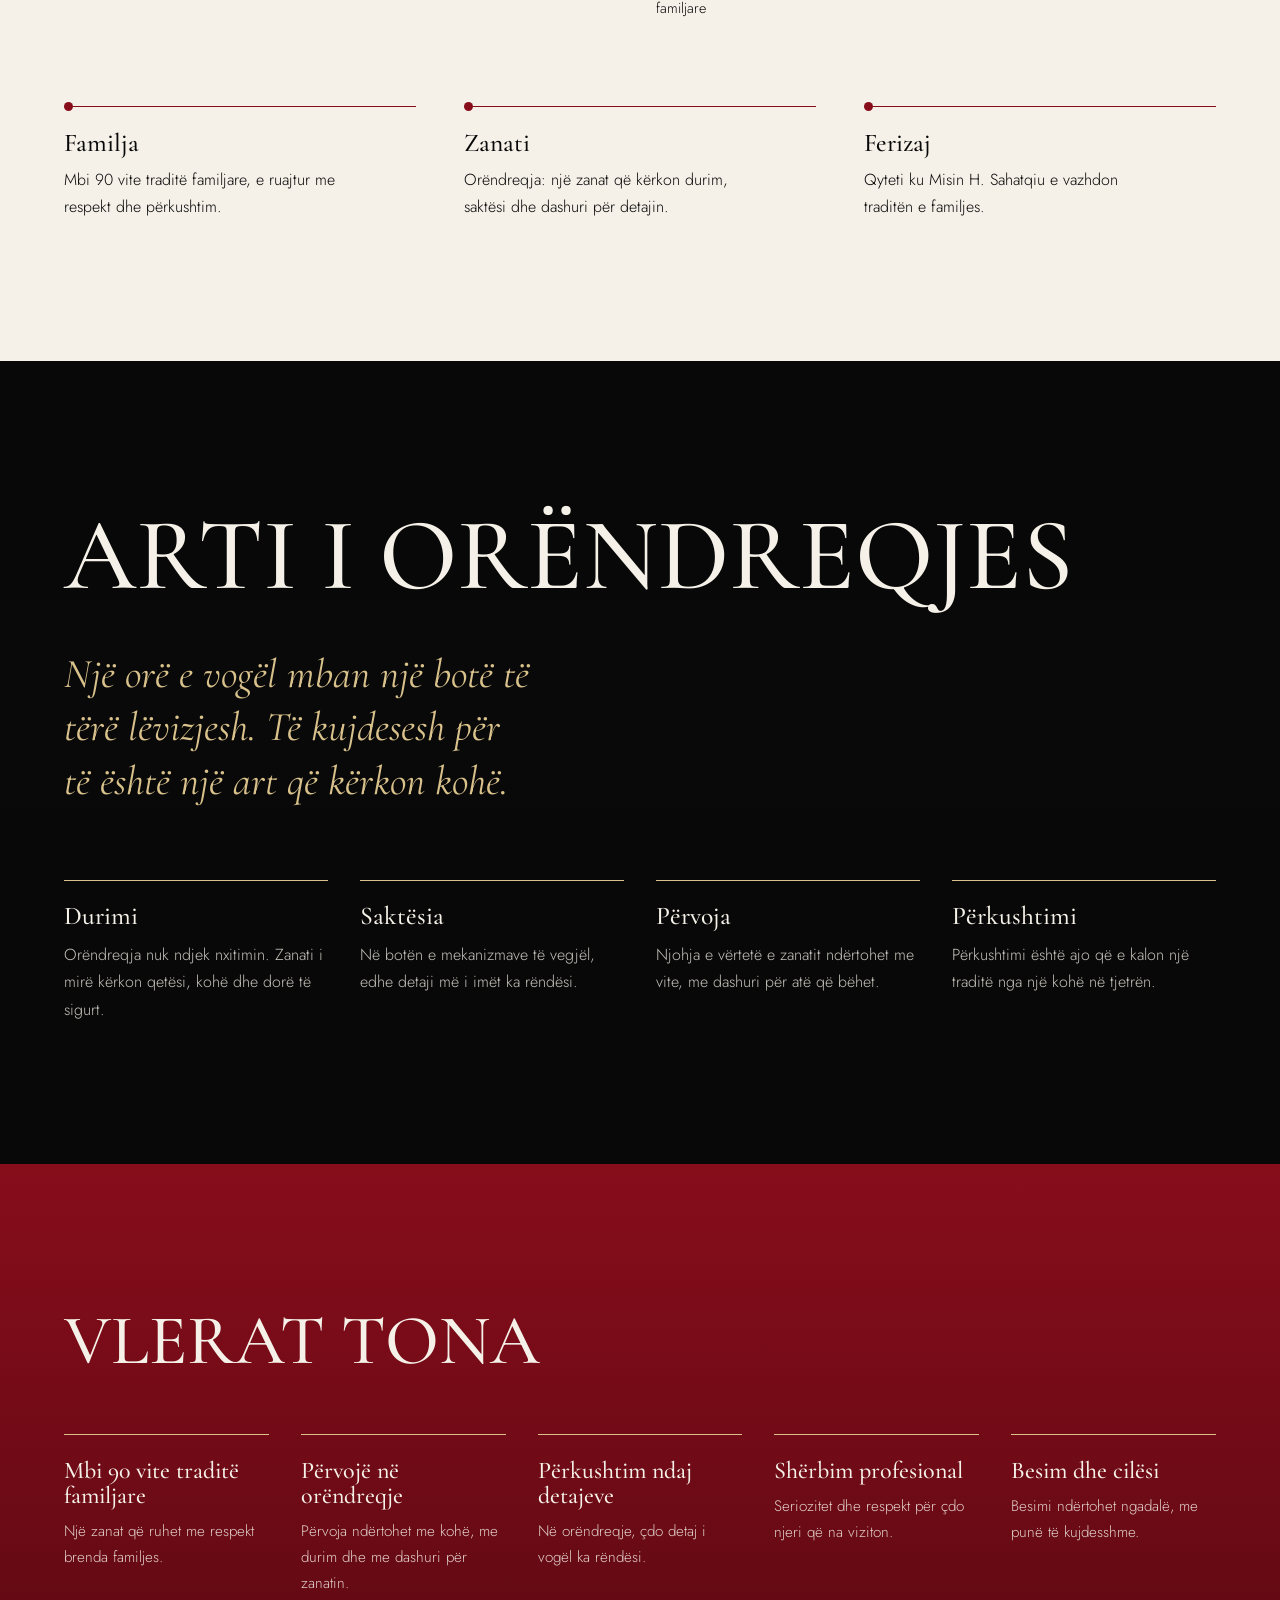
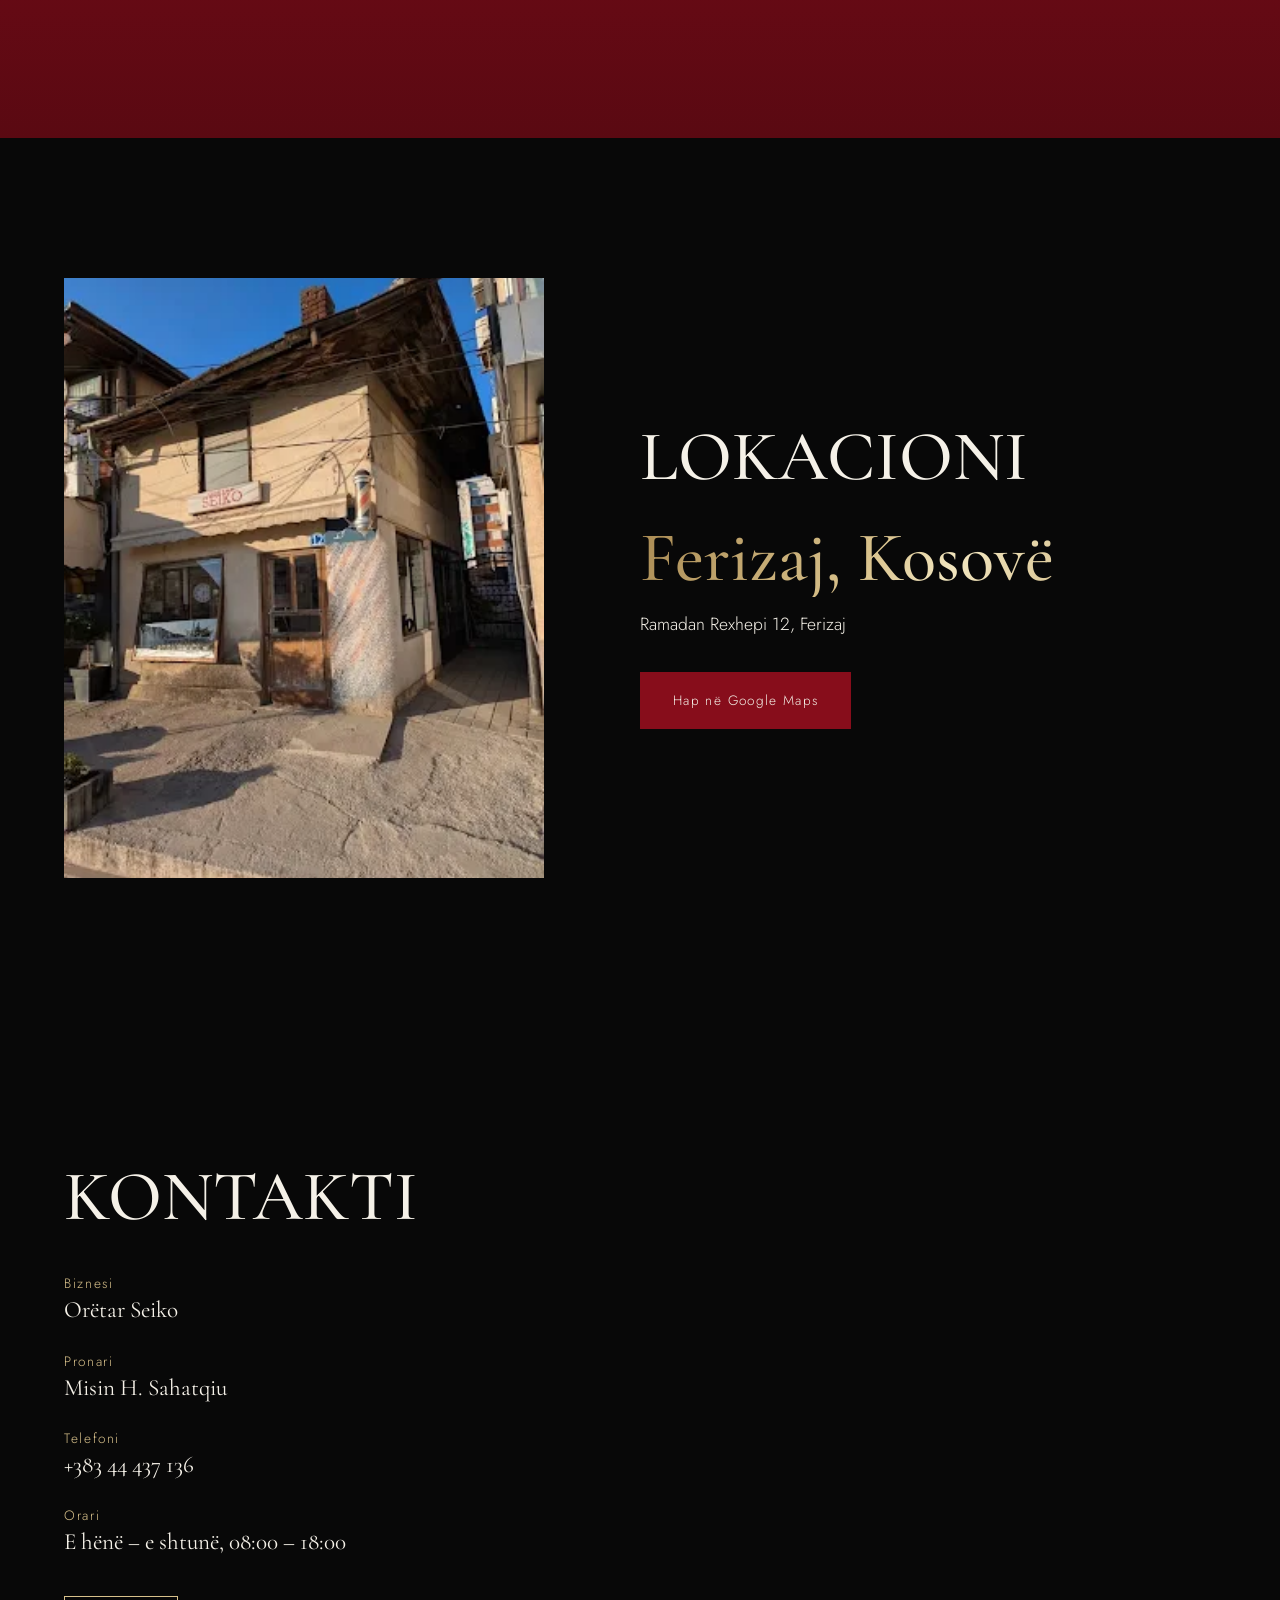
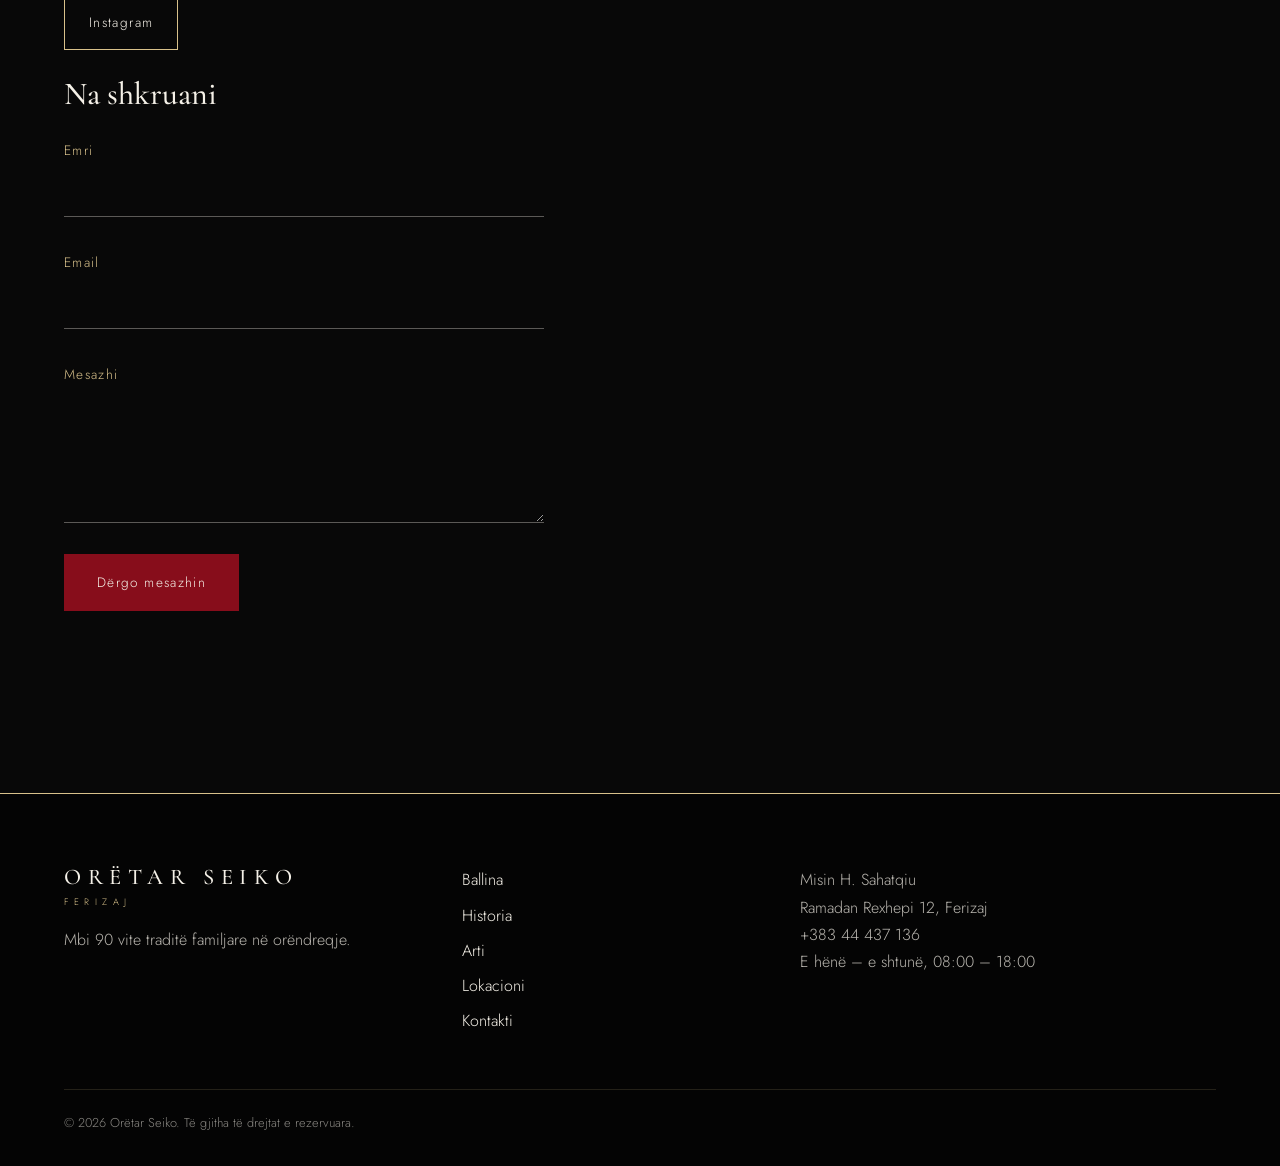
==== commit 91716f85: "Update index.html" ====
--- a/index.html
+++ b/index.html
@@ -3,10 +3,10 @@
 <head>
 <meta charset="utf-8">
 <meta name="viewport" content="width=device-width,initial-scale=1">
-<title>Orëtar Seiko Ferizaj | Mbi 90 vite traditë orëndreqjeje</title>
+<title>Orëtar Seiko Ferizaj</title>
 <meta name="description" content="Orëtar Seiko në Ferizaj: biznes familjar i orëndreqjes me mbi 90 vite traditë, mjeshtëri dhe përkushtim. Misin H. Sahatqiu.">
 <meta name="theme-color" content="#080808">
-<link rel="icon" href="images/Logo.png">
+<link rel="icon" href="Logo.png">
 <meta property="og:type" content="website"><meta property="og:locale" content="sq_AL">
 <meta property="og:title" content="Orëtar Seiko | Koha ka vlerë. Tradita ka histori.">
 <meta property="og:description" content="Mbi 90 vite përvojë, përkushtim dhe mjeshtëri në artin e orëndreqjes. Ferizaj, Kosovë.">
@@ -43,7 +43,7 @@
 </section>
 
 <section class="wrap lt her" id="historia">
-<div class="her-img"><div class="ph big"><i style="--img:url(images/historia.jpg)"></i></div></div>
+
 <div class="her-tx" data-st>
 <h2 class="rv">90 vite. Një traditë. Një pasion.</h2>
 <p class="rv">Orëtar Seiko është një biznes familjar i orëndreqjes në Ferizaj, i drejtuar nga Misin H. Sahatqiu. Mbi 90 vite, familja Sahatqiu e ka ruajtur këtë zanat si trashëgimi dhe si identitet.</p>
@@ -58,7 +58,11 @@
 </section>
 
 <section class="wrap art" id="arti">
-<div class="ph art-bg"><i style="--img:url(images/arti.jpg)"></i></div>
+<div class="ph art-bg">
+  <video autoplay muted loop playsinline style="width:100%; height:100%; object-fit:cover; display:block;">
+    <source src="Automatic.mp4" type="video/mp4">
+  </video>
+</div>
 <h2 class="rv">Arti i Orëndreqjes</h2>
 <p class="qt rv">Një orë e vogël mban një botë të tërë lëvizjesh. Të kujdesesh për të është një art që kërkon kohë.</p>
 <ul class="pl" data-st>
@@ -81,7 +85,7 @@
 </section>
 
 <section class="wrap lok" id="lokacioni">
-<div class="ph rv"><i style="--img:url(images/lokacioni.jpg)"></i></div>
+<div class="ph rv"><i style="--img:url(Objekti.webp)"></i></div>
 <div data-st>
 <h2 class="rv">Lokacioni</h2>
 <p class="city gold rv">Ferizaj, Kosovë</p>
@@ -95,8 +99,9 @@
 <div class="ci" data-st>
 <h2 class="rv">Kontakti</h2>
 <dl class="rv"><div><dt>Biznesi</dt><dd>Orëtar Seiko</dd></div><div><dt>Pronari</dt><dd>Misin H. Sahatqiu</dd></div><div><dt>Telefoni</dt><dd><a href="tel:+38344437136">+383 44 437 136</a></dd></div><div><dt>Orari</dt><dd>E hënë – e shtunë, 08:00 – 18:00</dd></div></dl>
-<div class="rv bt"><a class="btn" href="https://www.instagram.com/" target="_blank" rel="noopener">Instagram</a><a class="btn" href="https://www.facebook.com/" target="_blank" rel="noopener">Facebook</a></div>
+<div class="rv bt"><a class="btn" href="https://www.instagram.com/" target="_blank" rel="noopener">Instagram</a>
 </div>
+<br>
 <form id="cf" action="https://formsubmit.co/ergit646@gmail.com" method="POST" accept-charset="UTF-8" novalidate>
 <h3>Na shkruani</h3>
 <input type="hidden" name="_subject" value="Mesazh i ri nga faqja e Orëtar Seiko">
@@ -109,6 +114,7 @@
 <button class="btn fill" type="submit">Dërgo mesazhin</button>
 <p class="st" id="st" role="status" aria-live="polite"></p>
 </form>
+</div>
 </div>
 </section>
 </main>
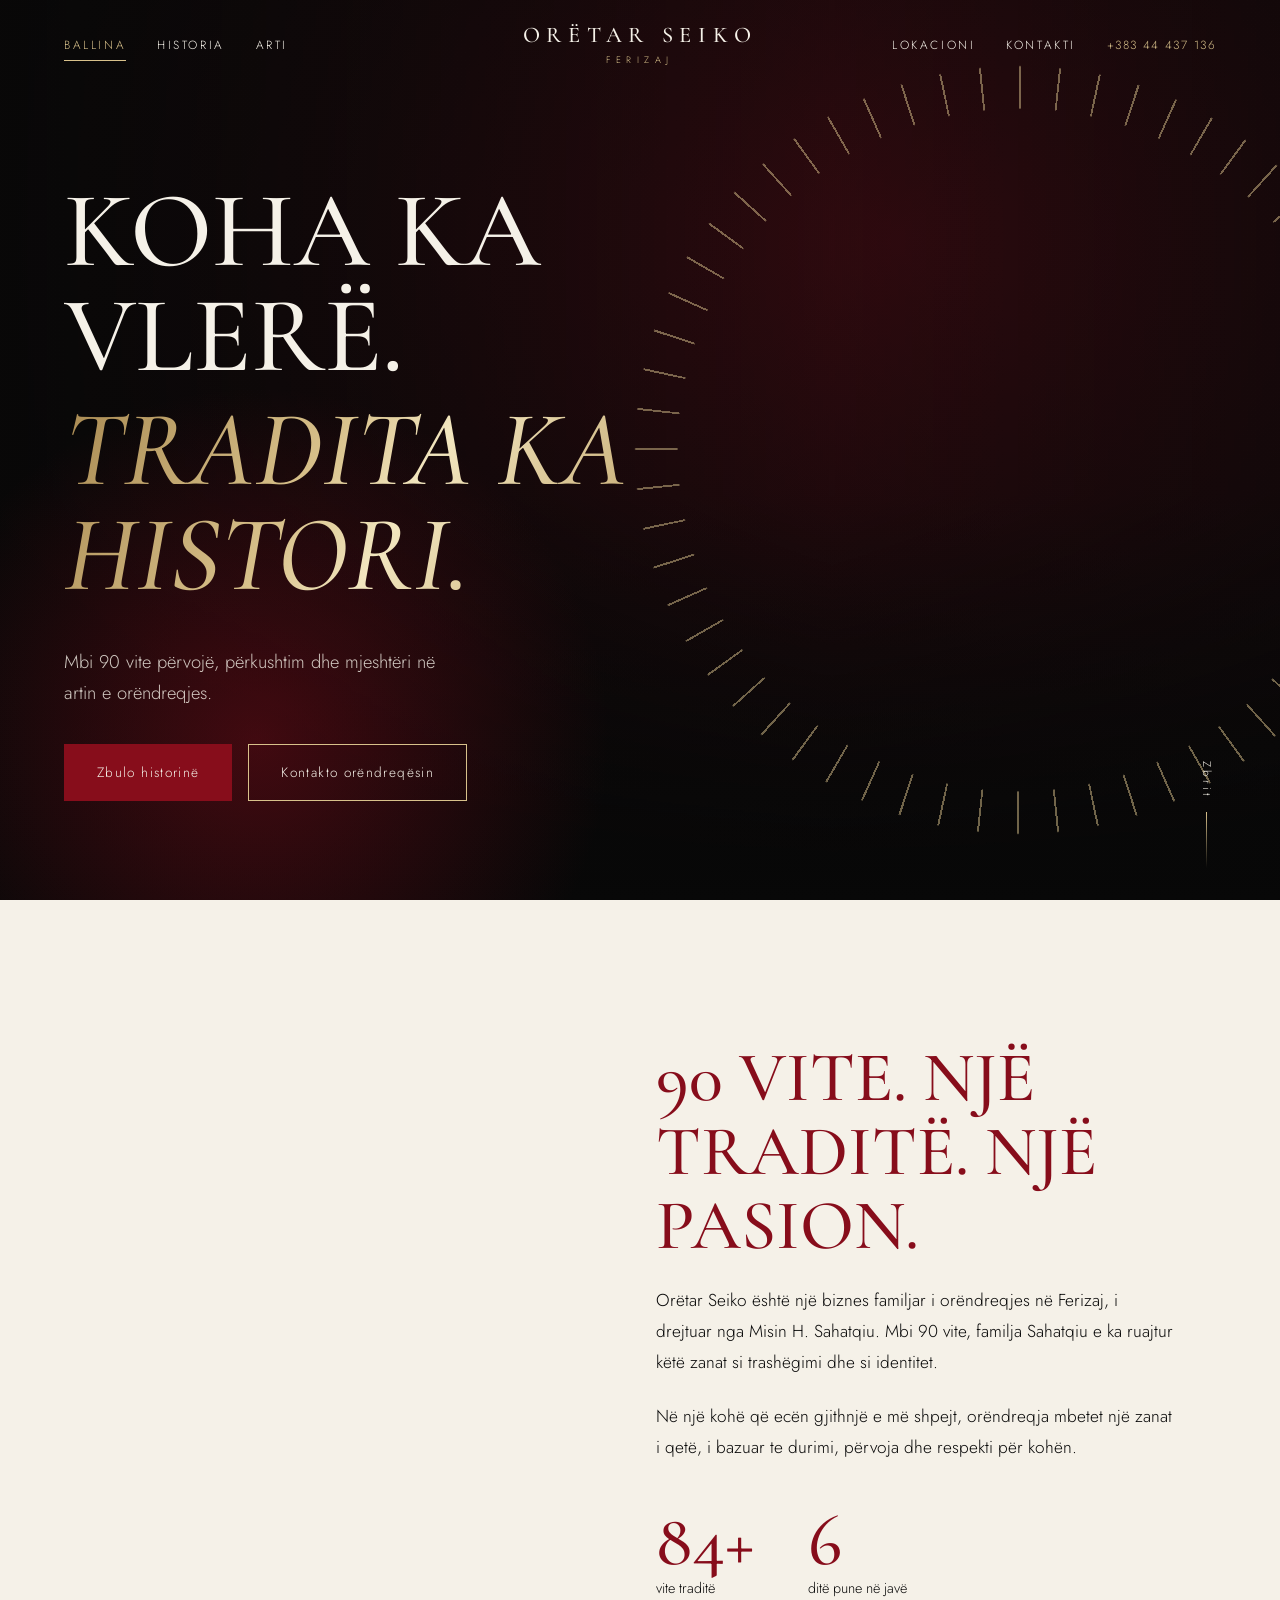
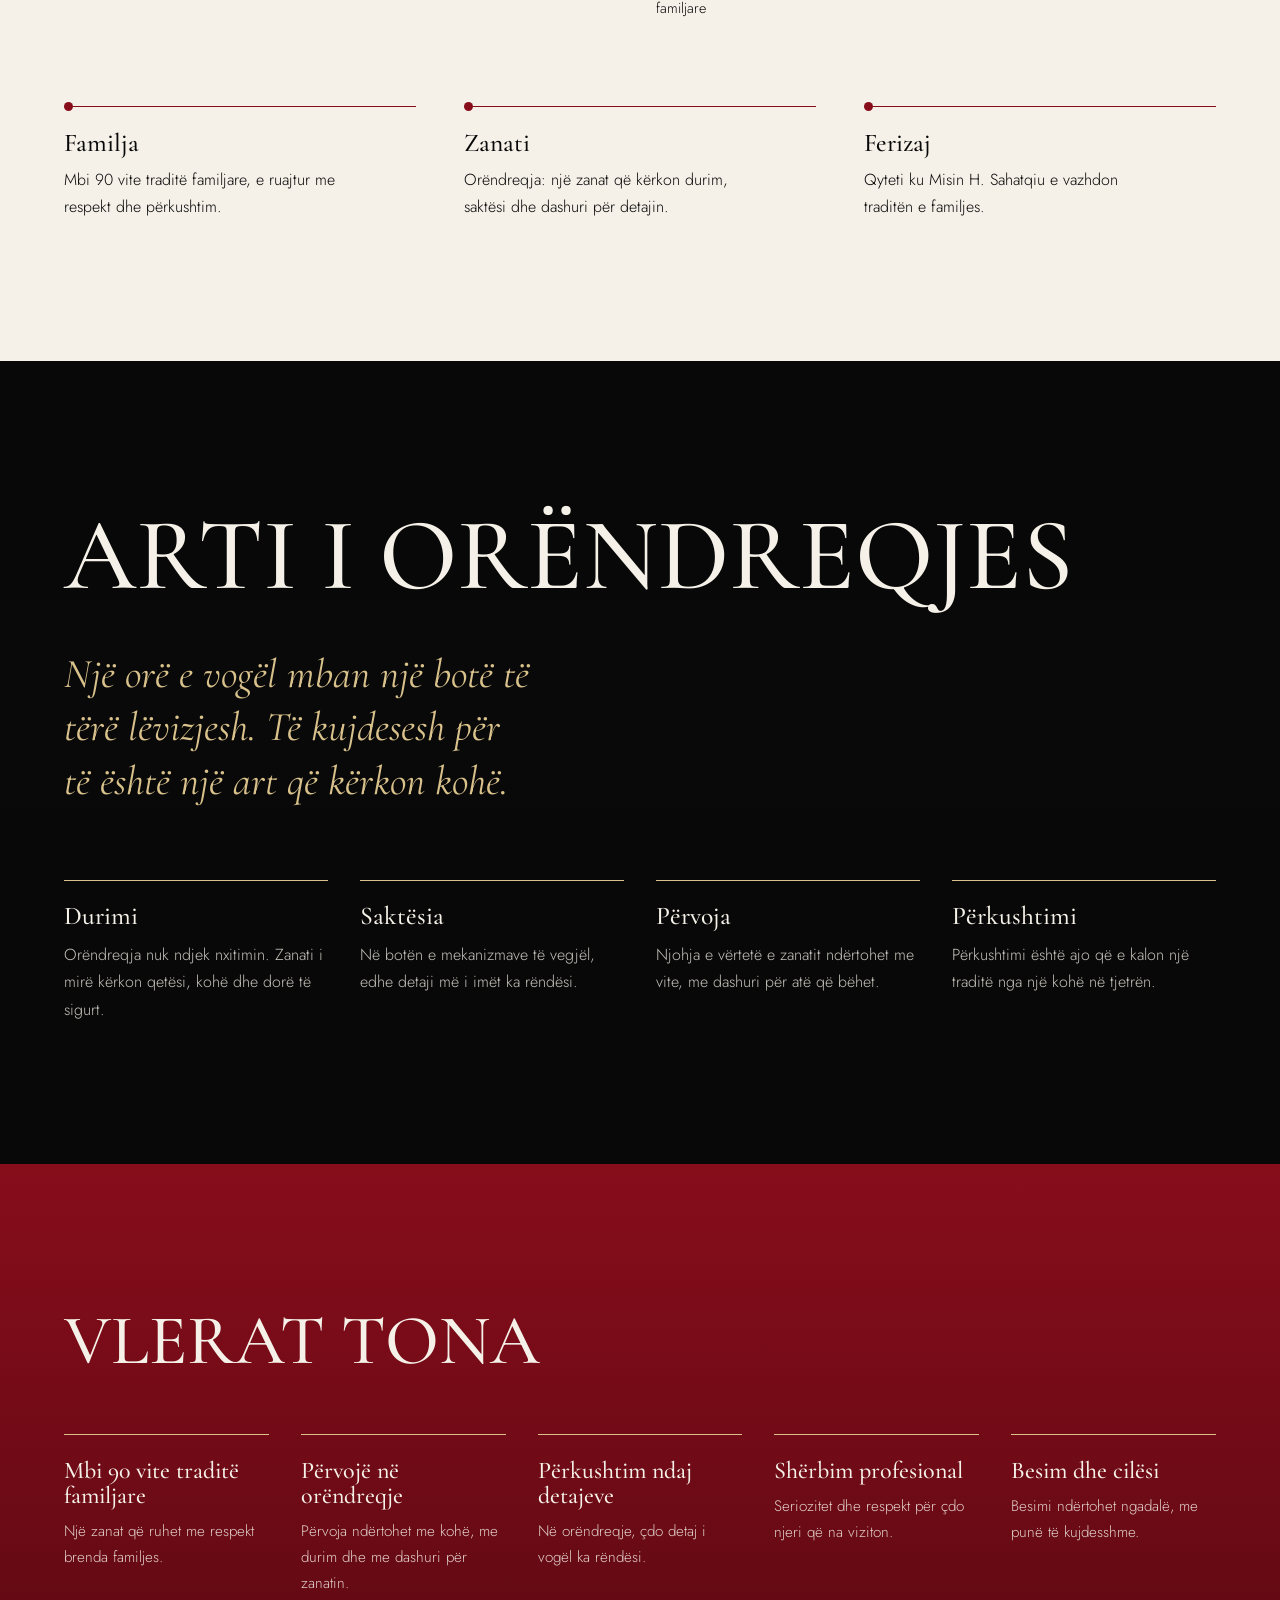
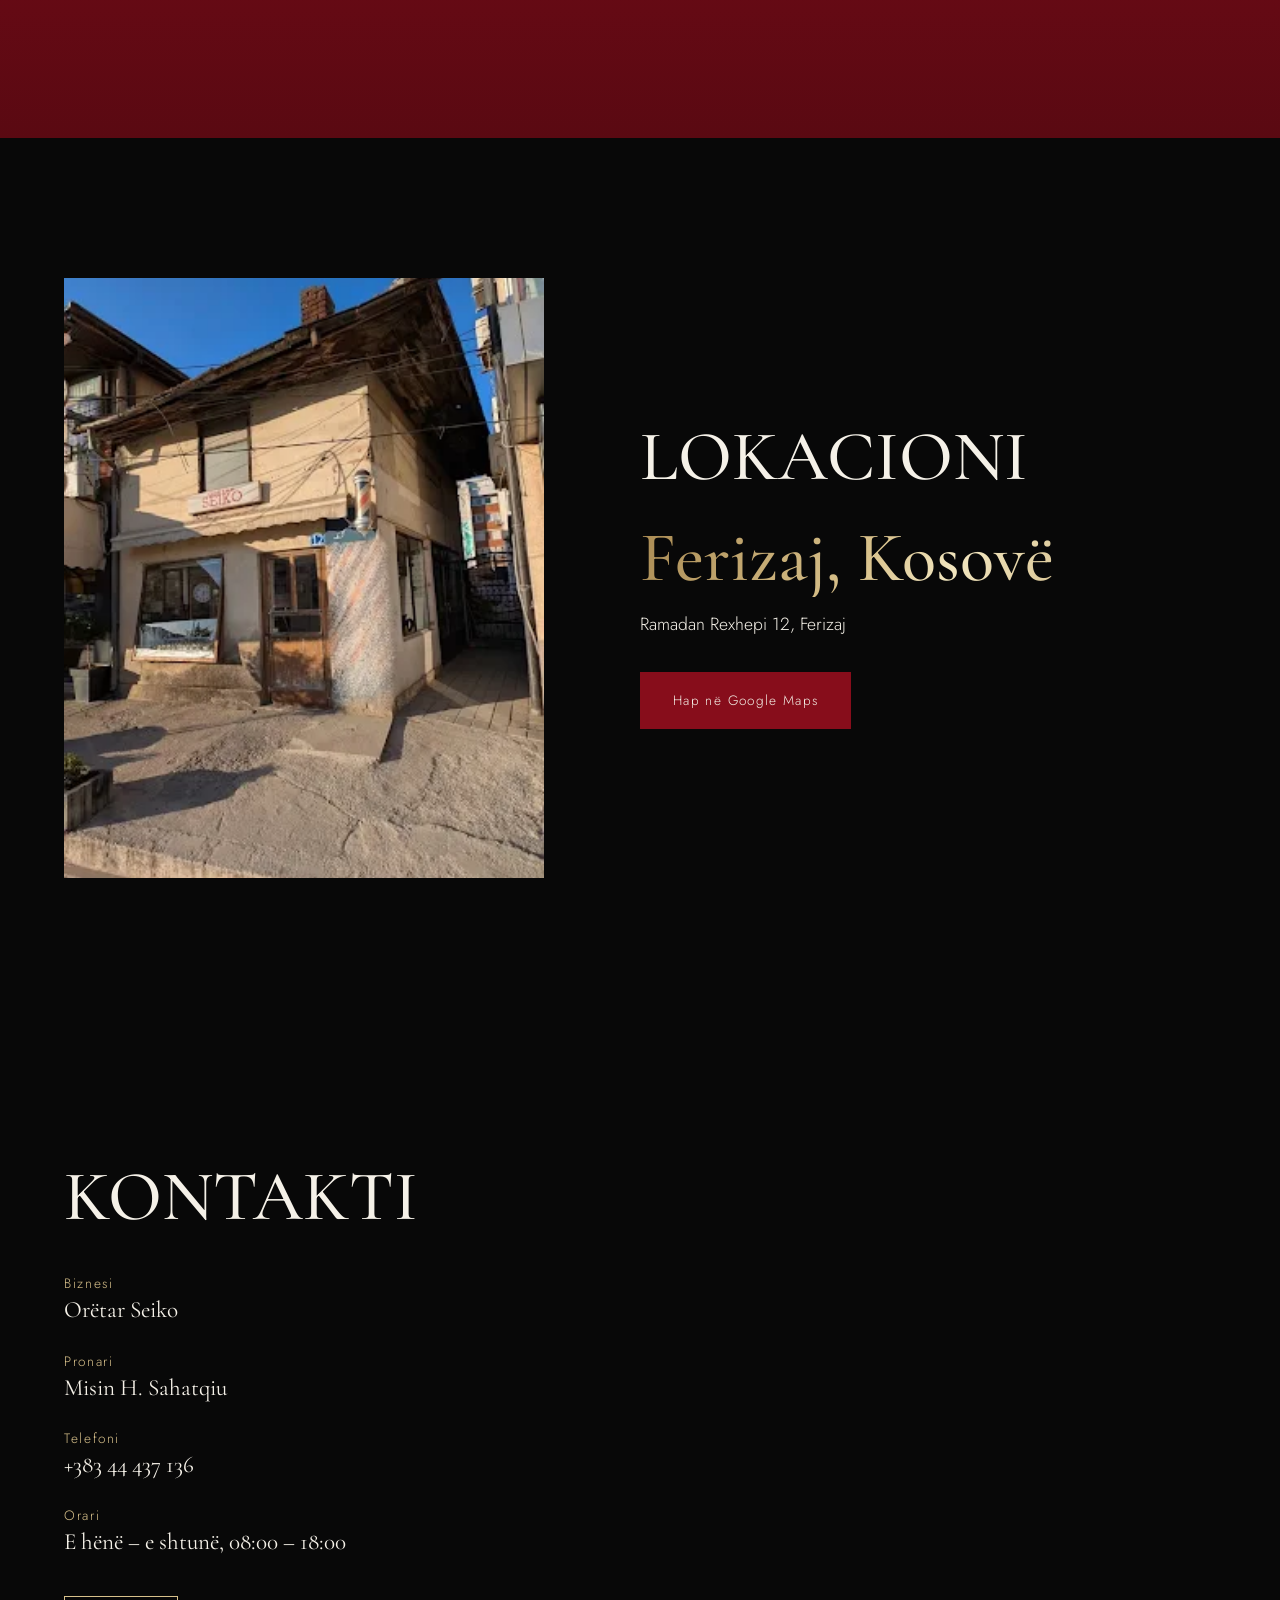
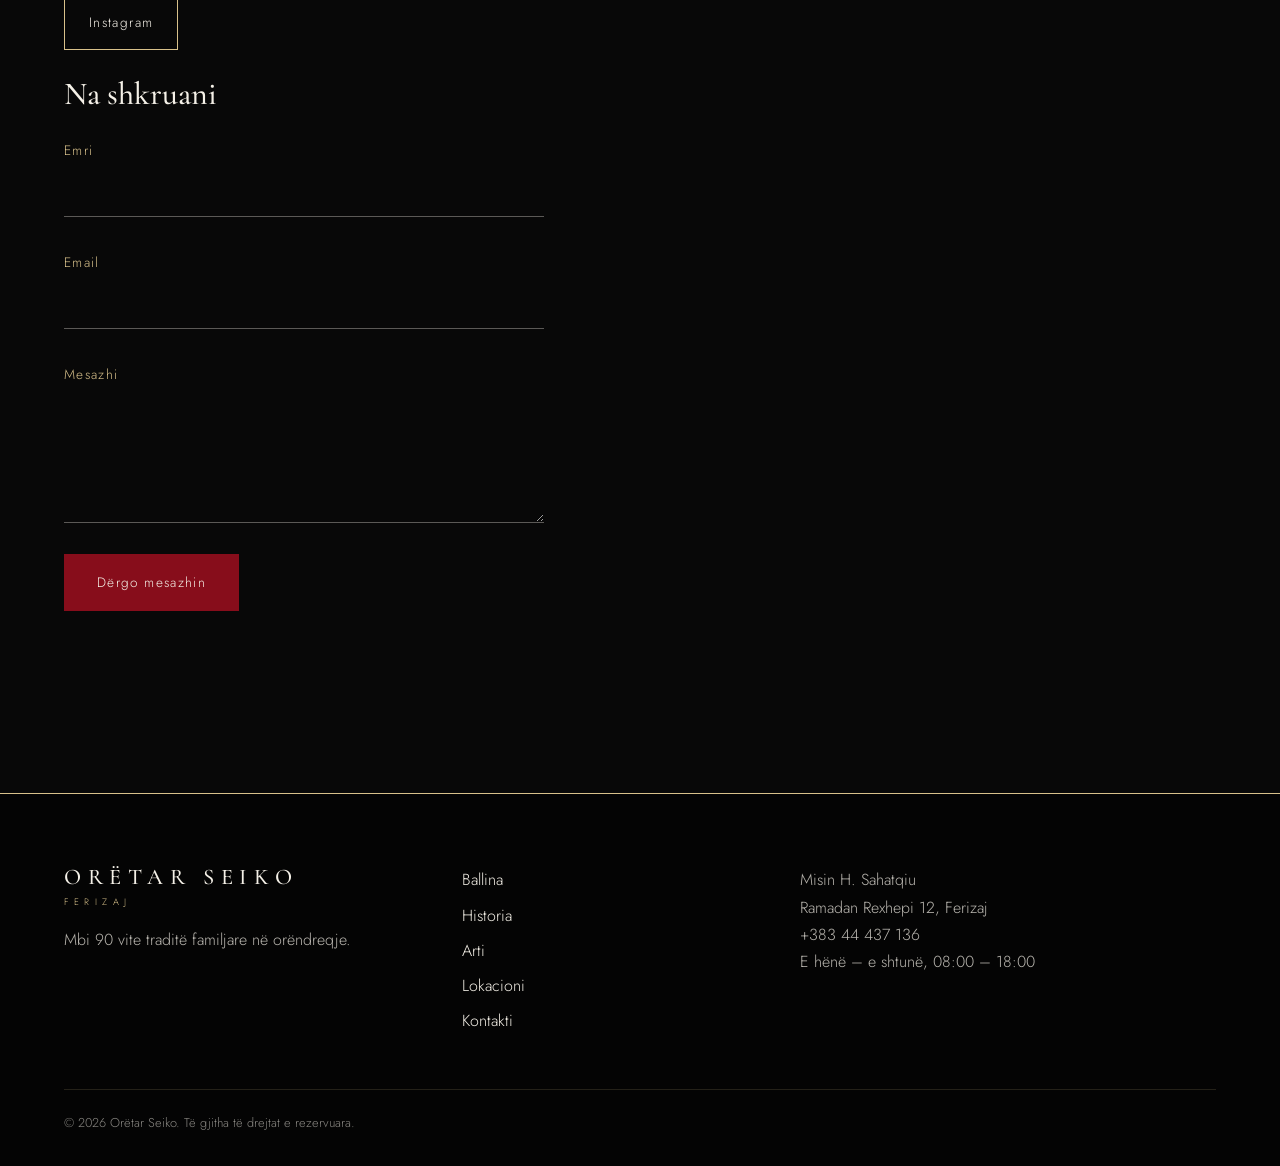
==== commit 3f88cc6c: "Update index.html" ====
--- a/index.html
+++ b/index.html
@@ -99,7 +99,7 @@
 <div class="ci" data-st>
 <h2 class="rv">Kontakti</h2>
 <dl class="rv"><div><dt>Biznesi</dt><dd>Orëtar Seiko</dd></div><div><dt>Pronari</dt><dd>Misin H. Sahatqiu</dd></div><div><dt>Telefoni</dt><dd><a href="tel:+38344437136">+383 44 437 136</a></dd></div><div><dt>Orari</dt><dd>E hënë – e shtunë, 08:00 – 18:00</dd></div></dl>
-<div class="rv bt"><a class="btn" href="https://www.instagram.com/" target="_blank" rel="noopener">Instagram</a>
+<div class="rv bt"><a class="btn" href="https://www.instagram.com/oretar_seiko/?hl=en" target="_blank" rel="noopener">Instagram</a>
 </div>
 <br>
 <form id="cf" action="https://formsubmit.co/ergit646@gmail.com" method="POST" accept-charset="UTF-8" novalidate>
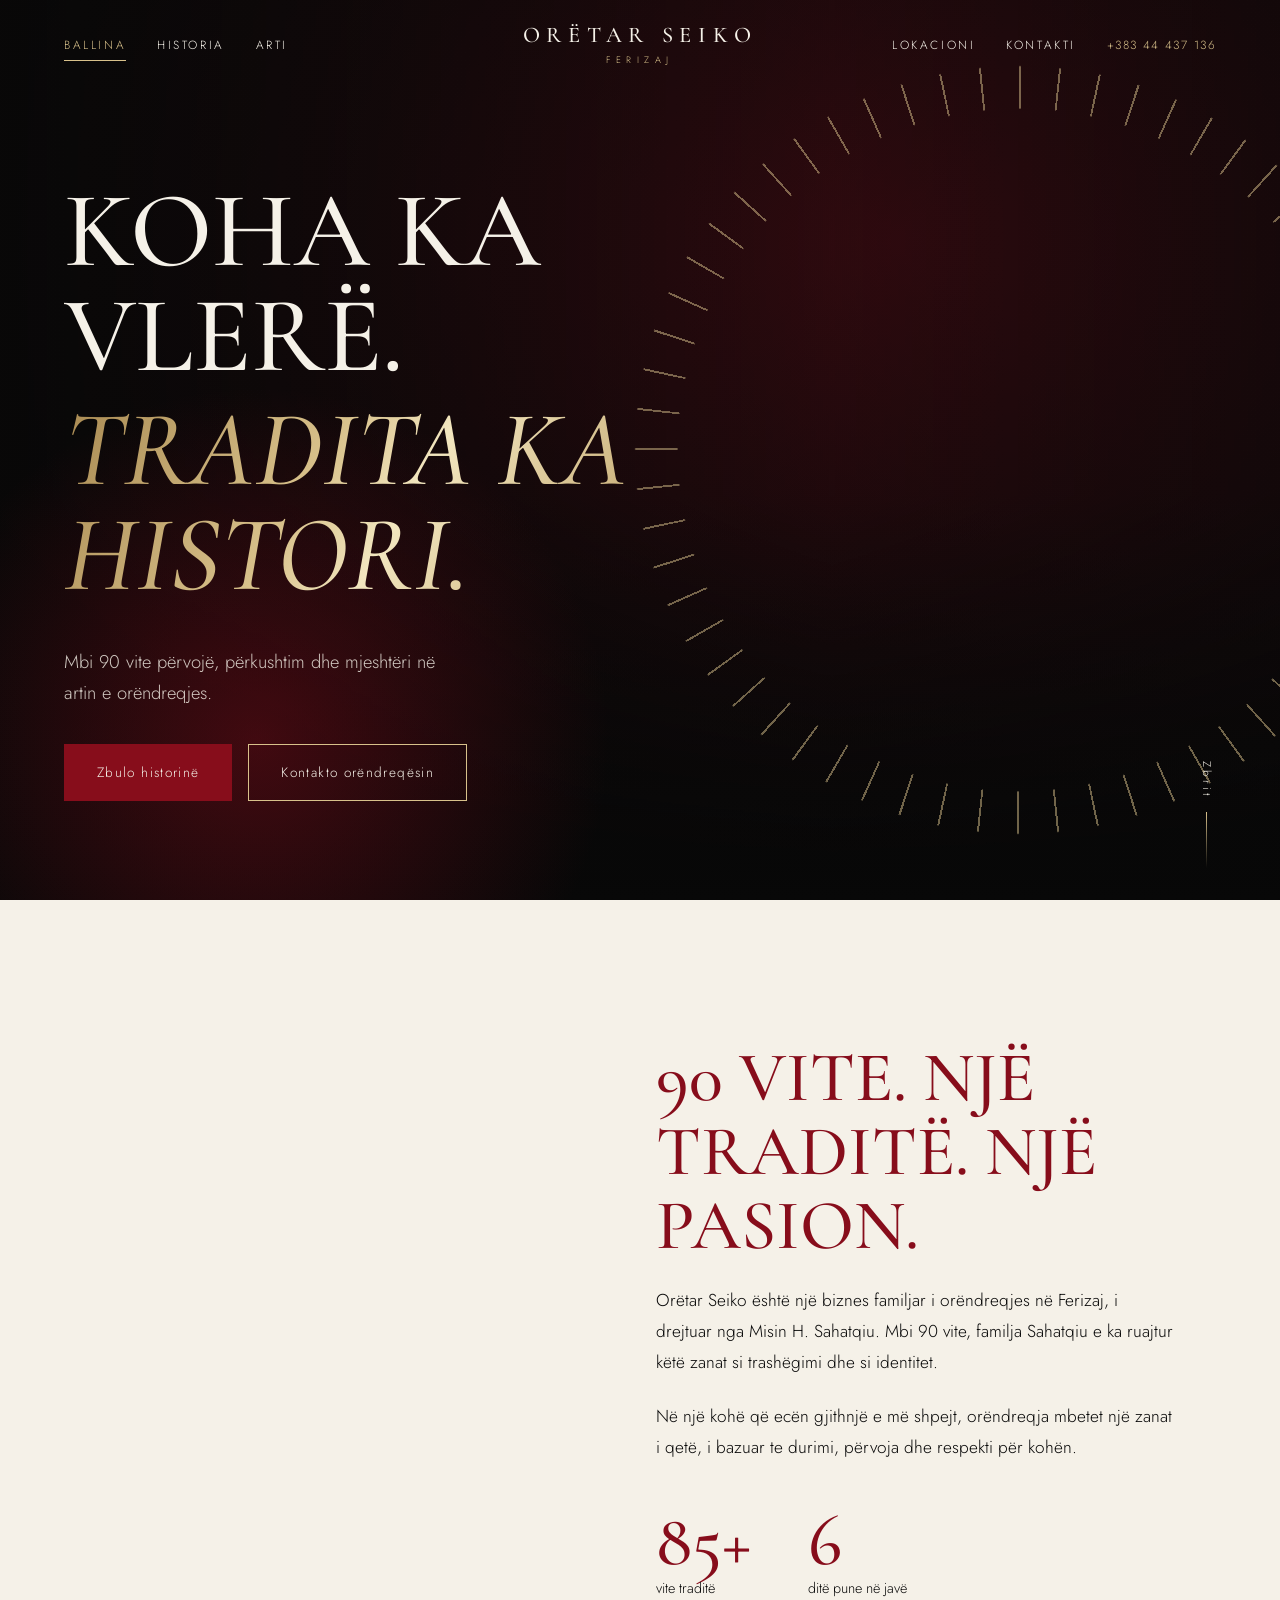
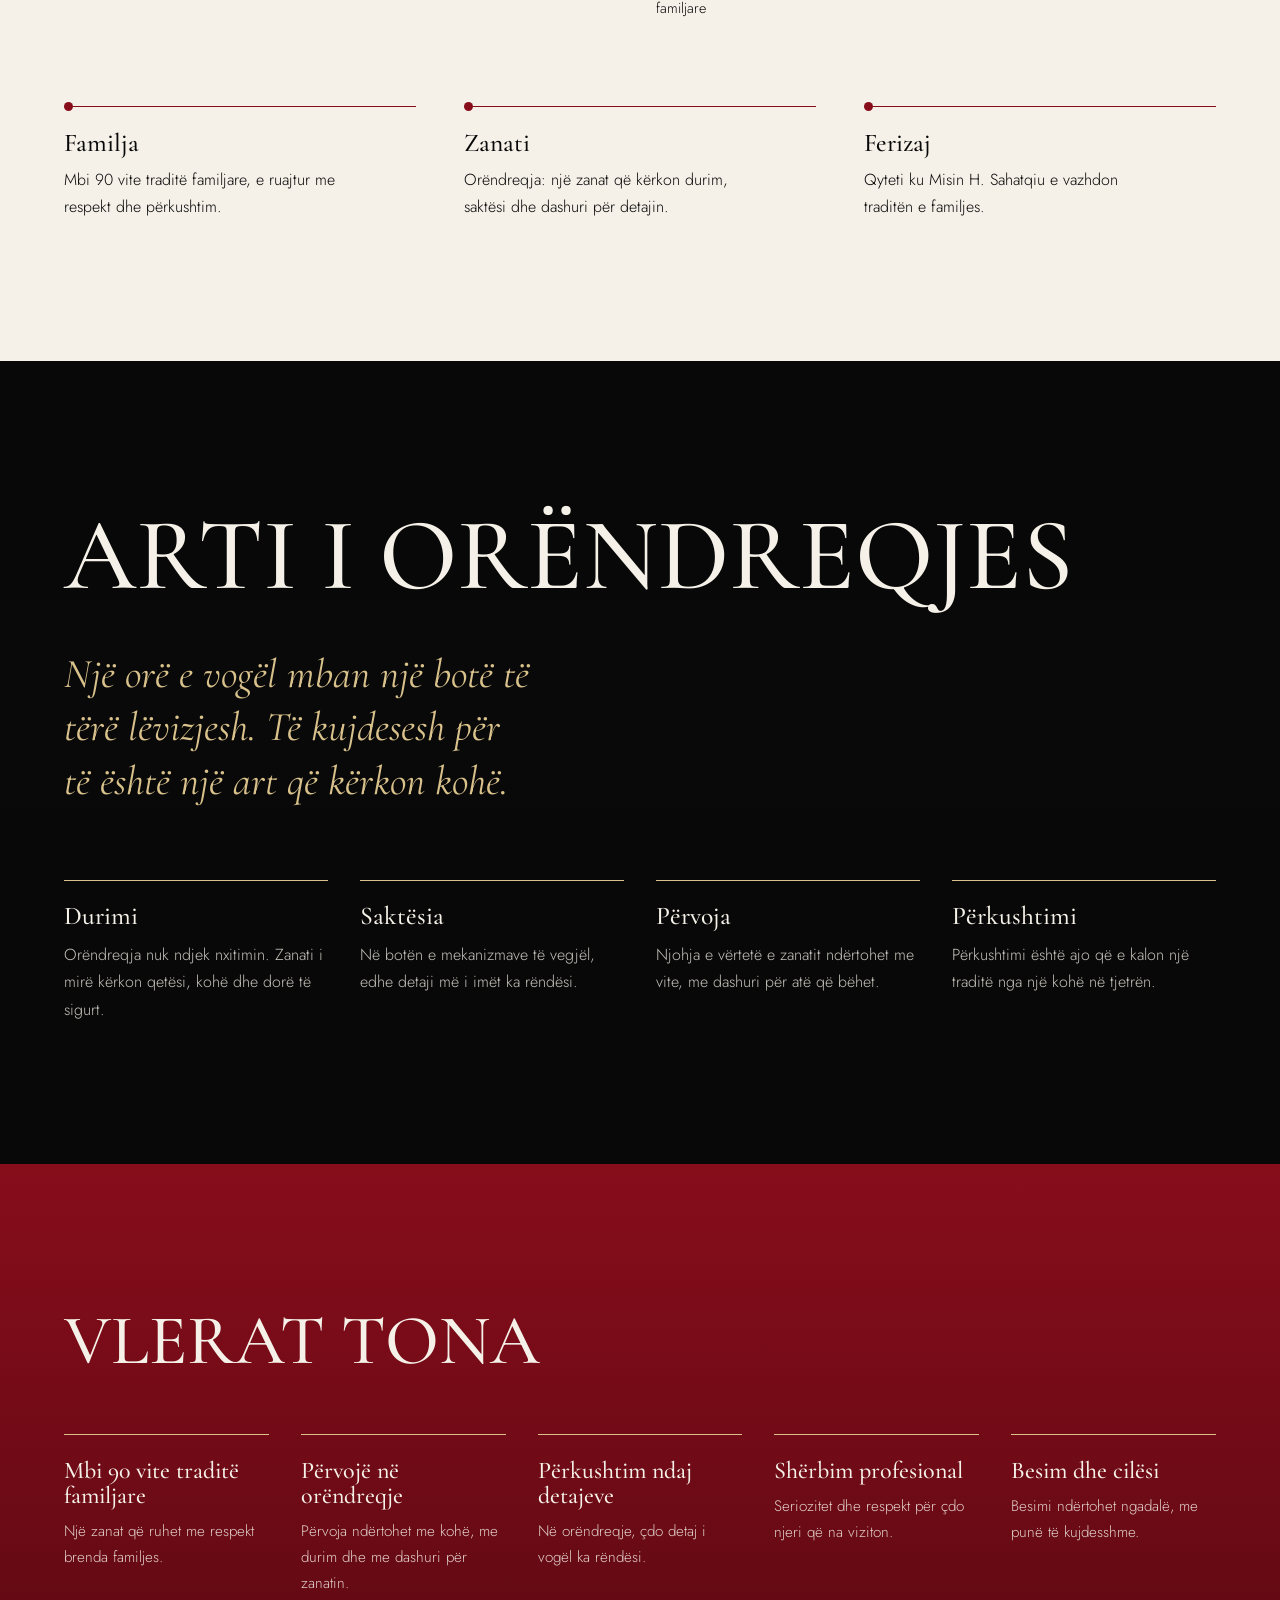
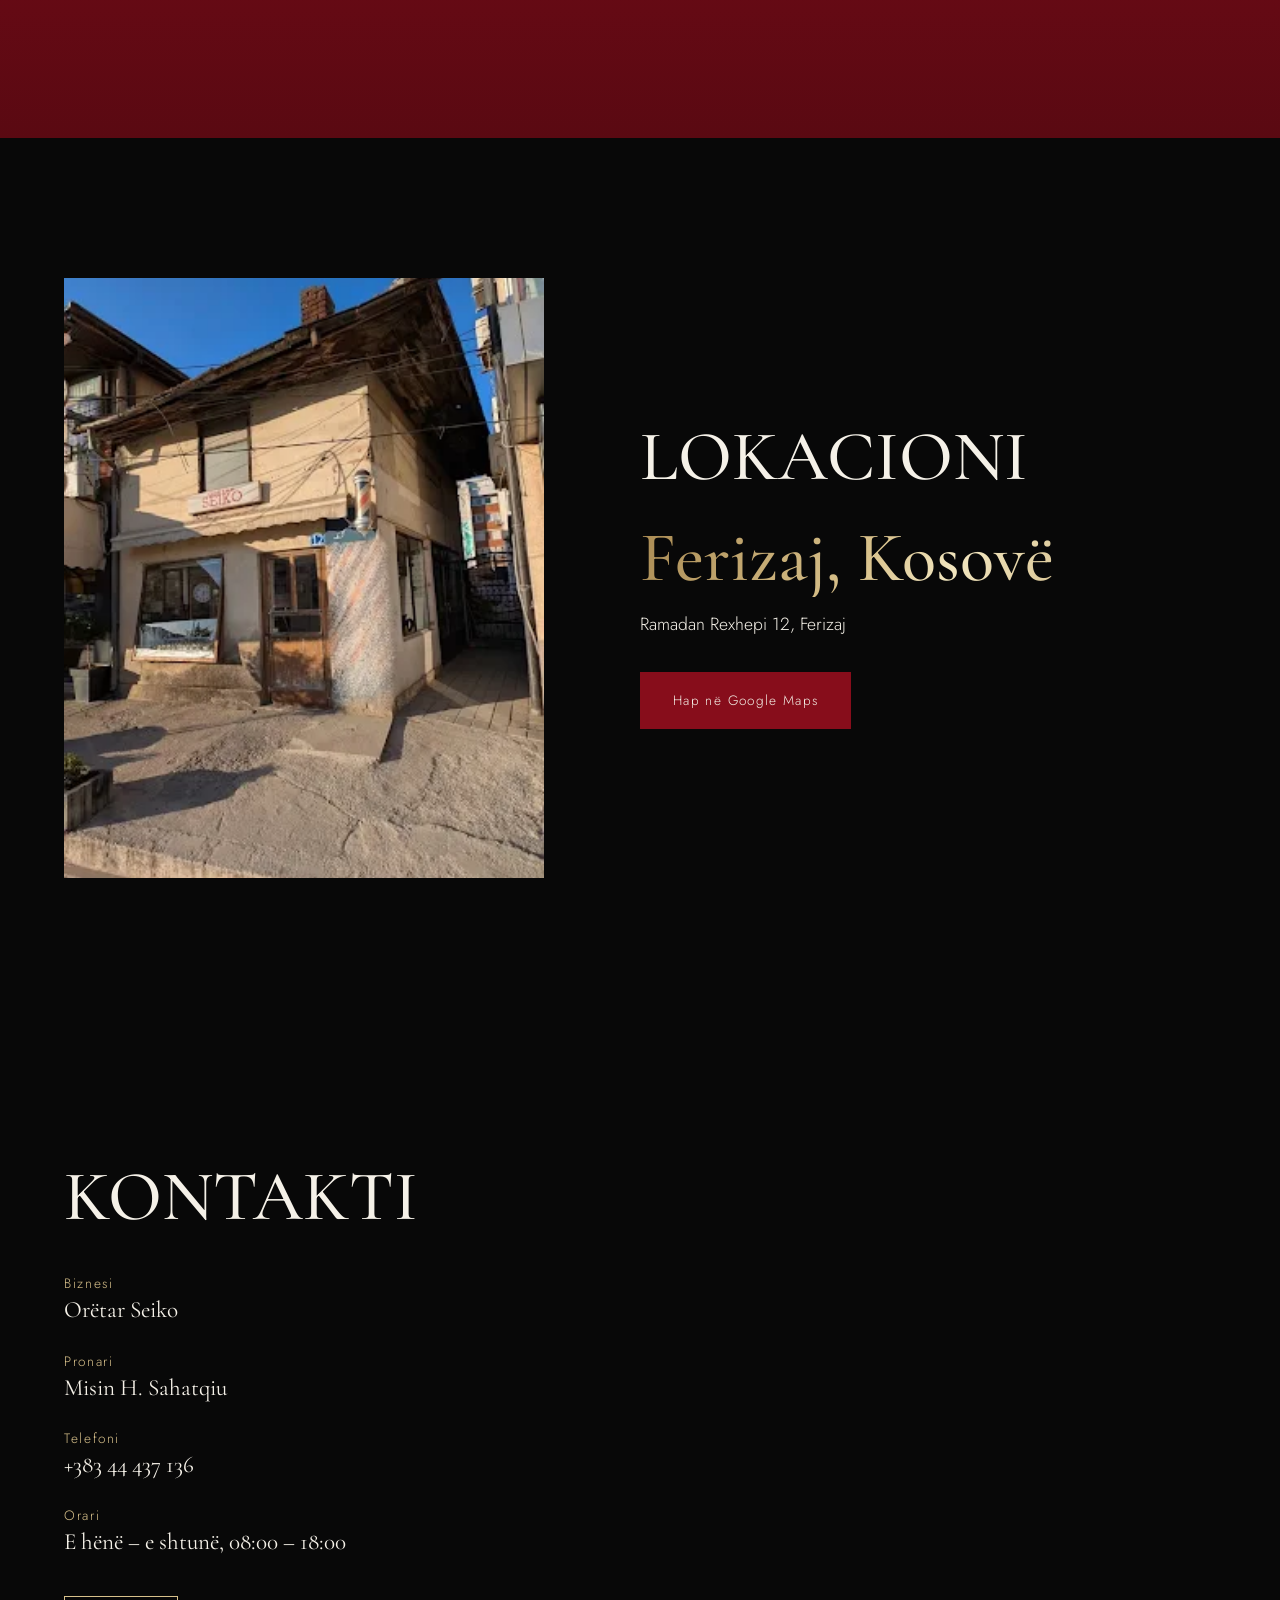
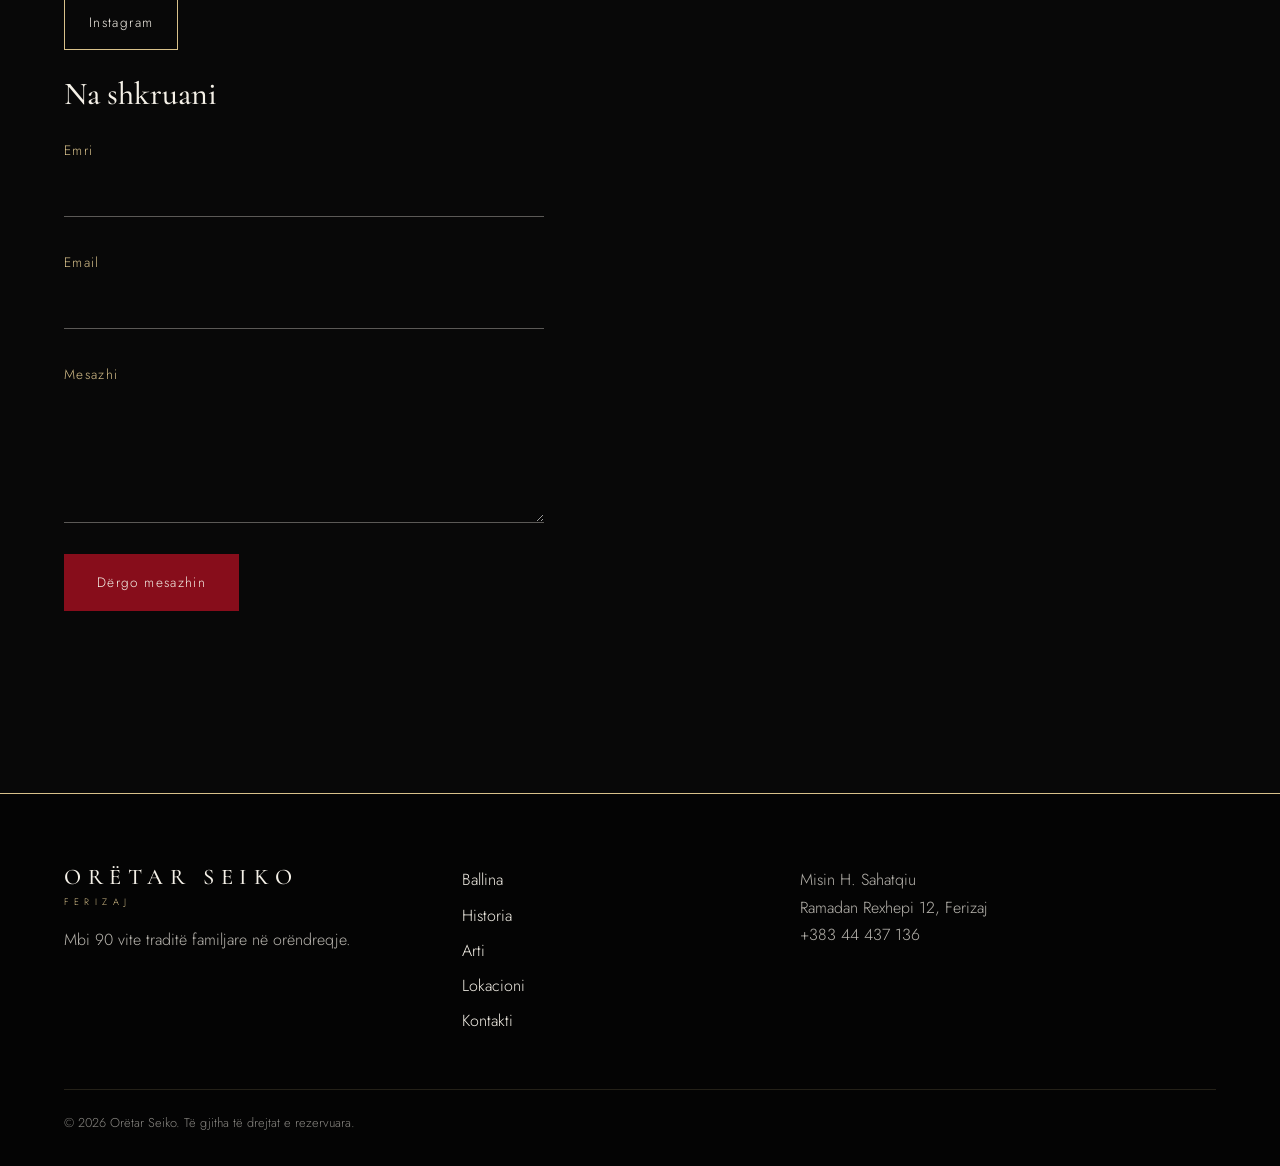
==== commit 5c48c3a7: "Update footer address section Removed the opening hours from the address section in the footer." ====
--- a/index.html
+++ b/index.html
@@ -122,7 +122,7 @@
 <footer class="ft">
 <div><a class="logo" href="#ballina">ORËTAR SEIKO<small>FERIZAJ</small></a><p>Mbi 90 vite traditë familjare në orëndreqje.</p></div>
 <nav aria-label="Menyja e fundit"><ul><li><a href="#ballina">Ballina</a></li><li><a href="#historia">Historia</a></li><li><a href="#arti">Arti</a></li><li><a href="#lokacioni">Lokacioni</a></li><li><a href="#kontakti">Kontakti</a></li></ul></nav>
-<address><p>Misin H. Sahatqiu</p><p>Ramadan Rexhepi 12, Ferizaj</p><p><a href="tel:+38344437136">+383 44 437 136</a></p><p>E hënë – e shtunë, 08:00 – 18:00</p></address>
+<address><p>Misin H. Sahatqiu</p><p>Ramadan Rexhepi 12, Ferizaj</p><p><a href="tel:+38344437136">+383 44 437 136</a></p></address>
 <p class="cp">© <span id="yr">2026</span> Orëtar Seiko. Të gjitha të drejtat e rezervuara.</p>
 </footer>
 
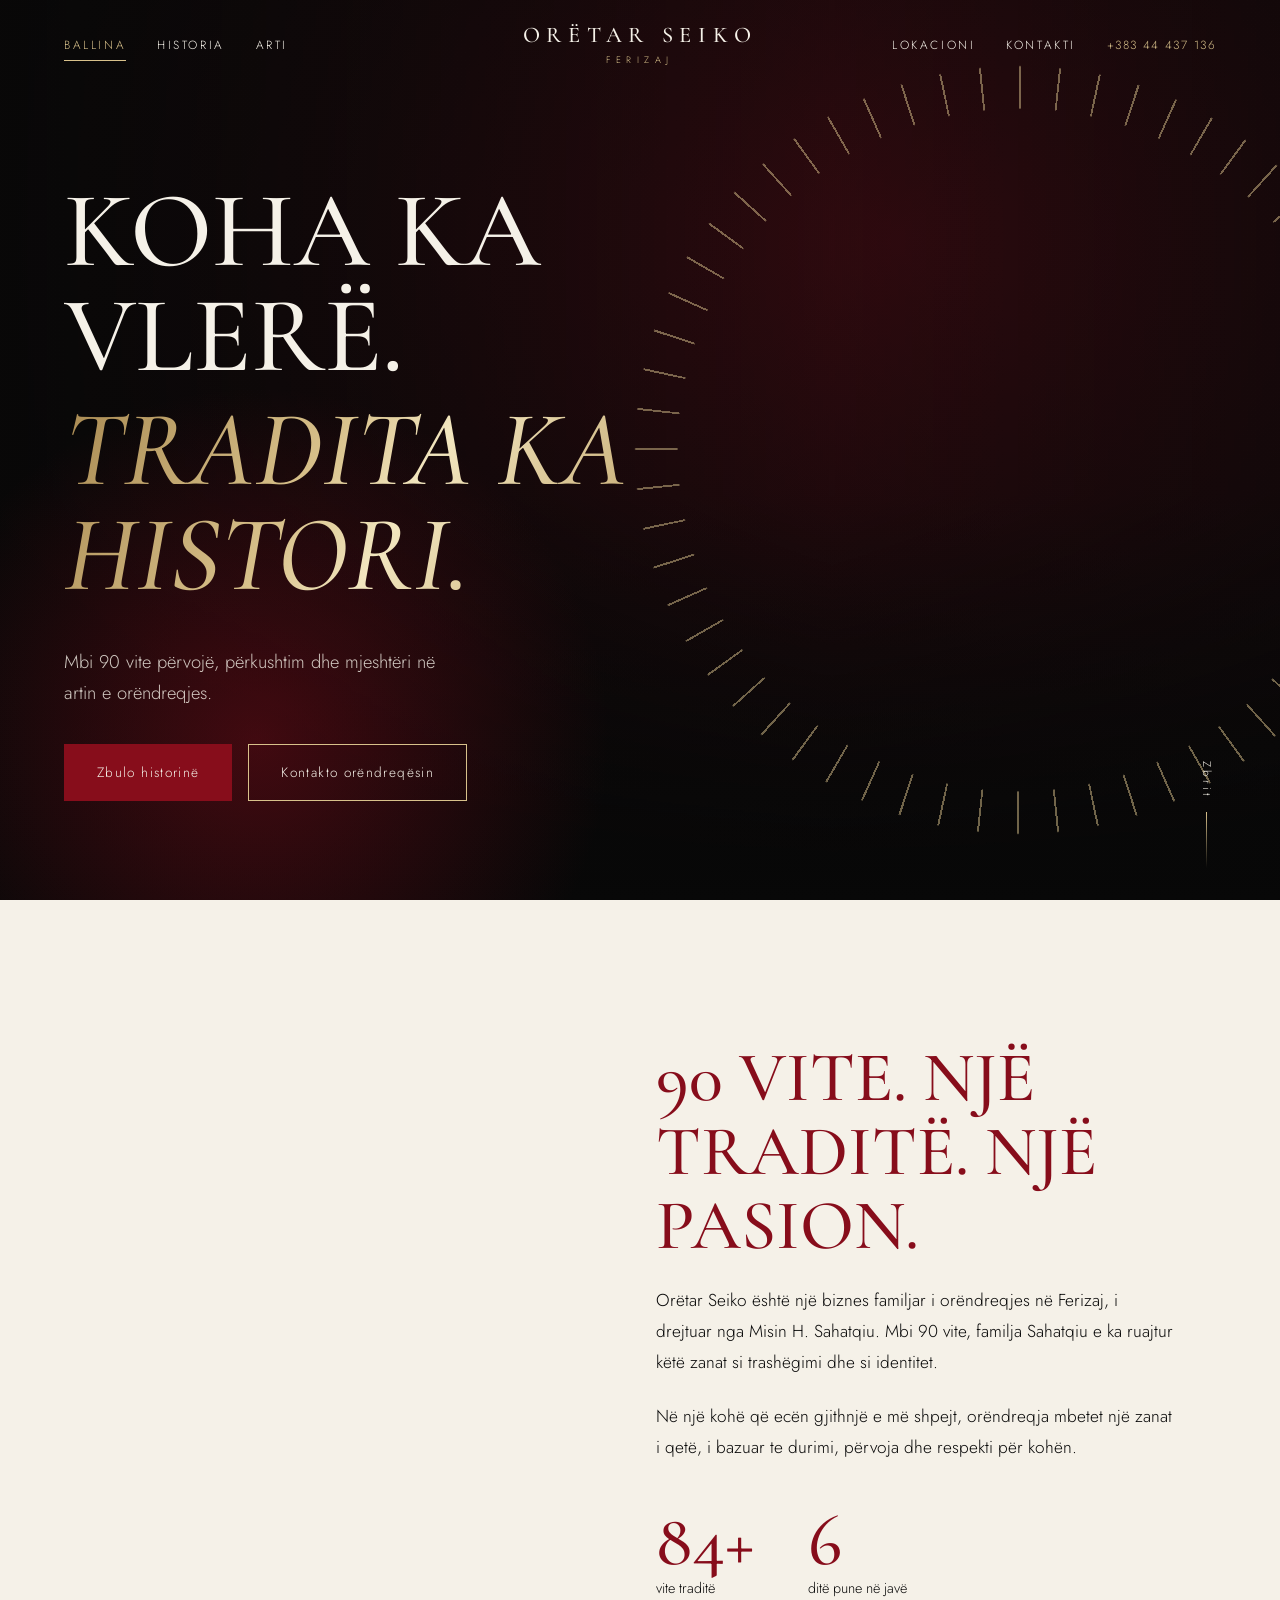
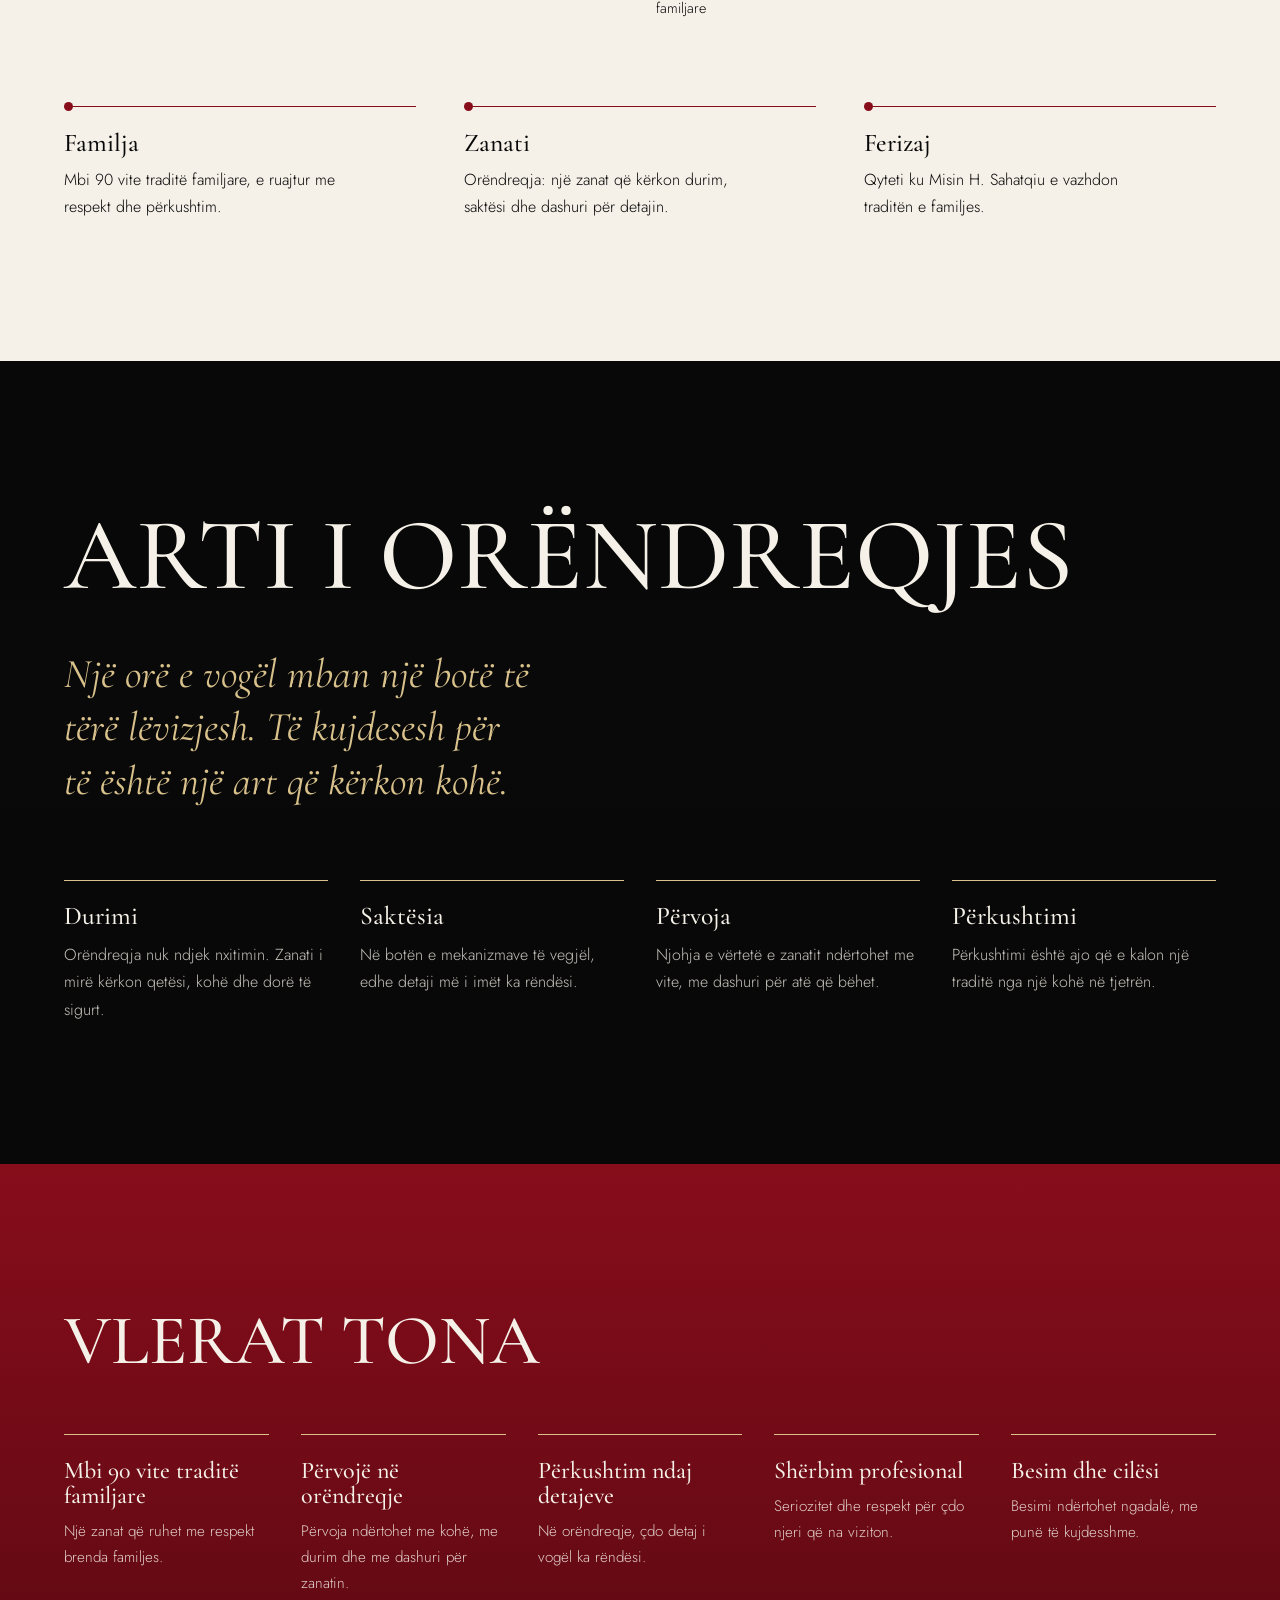
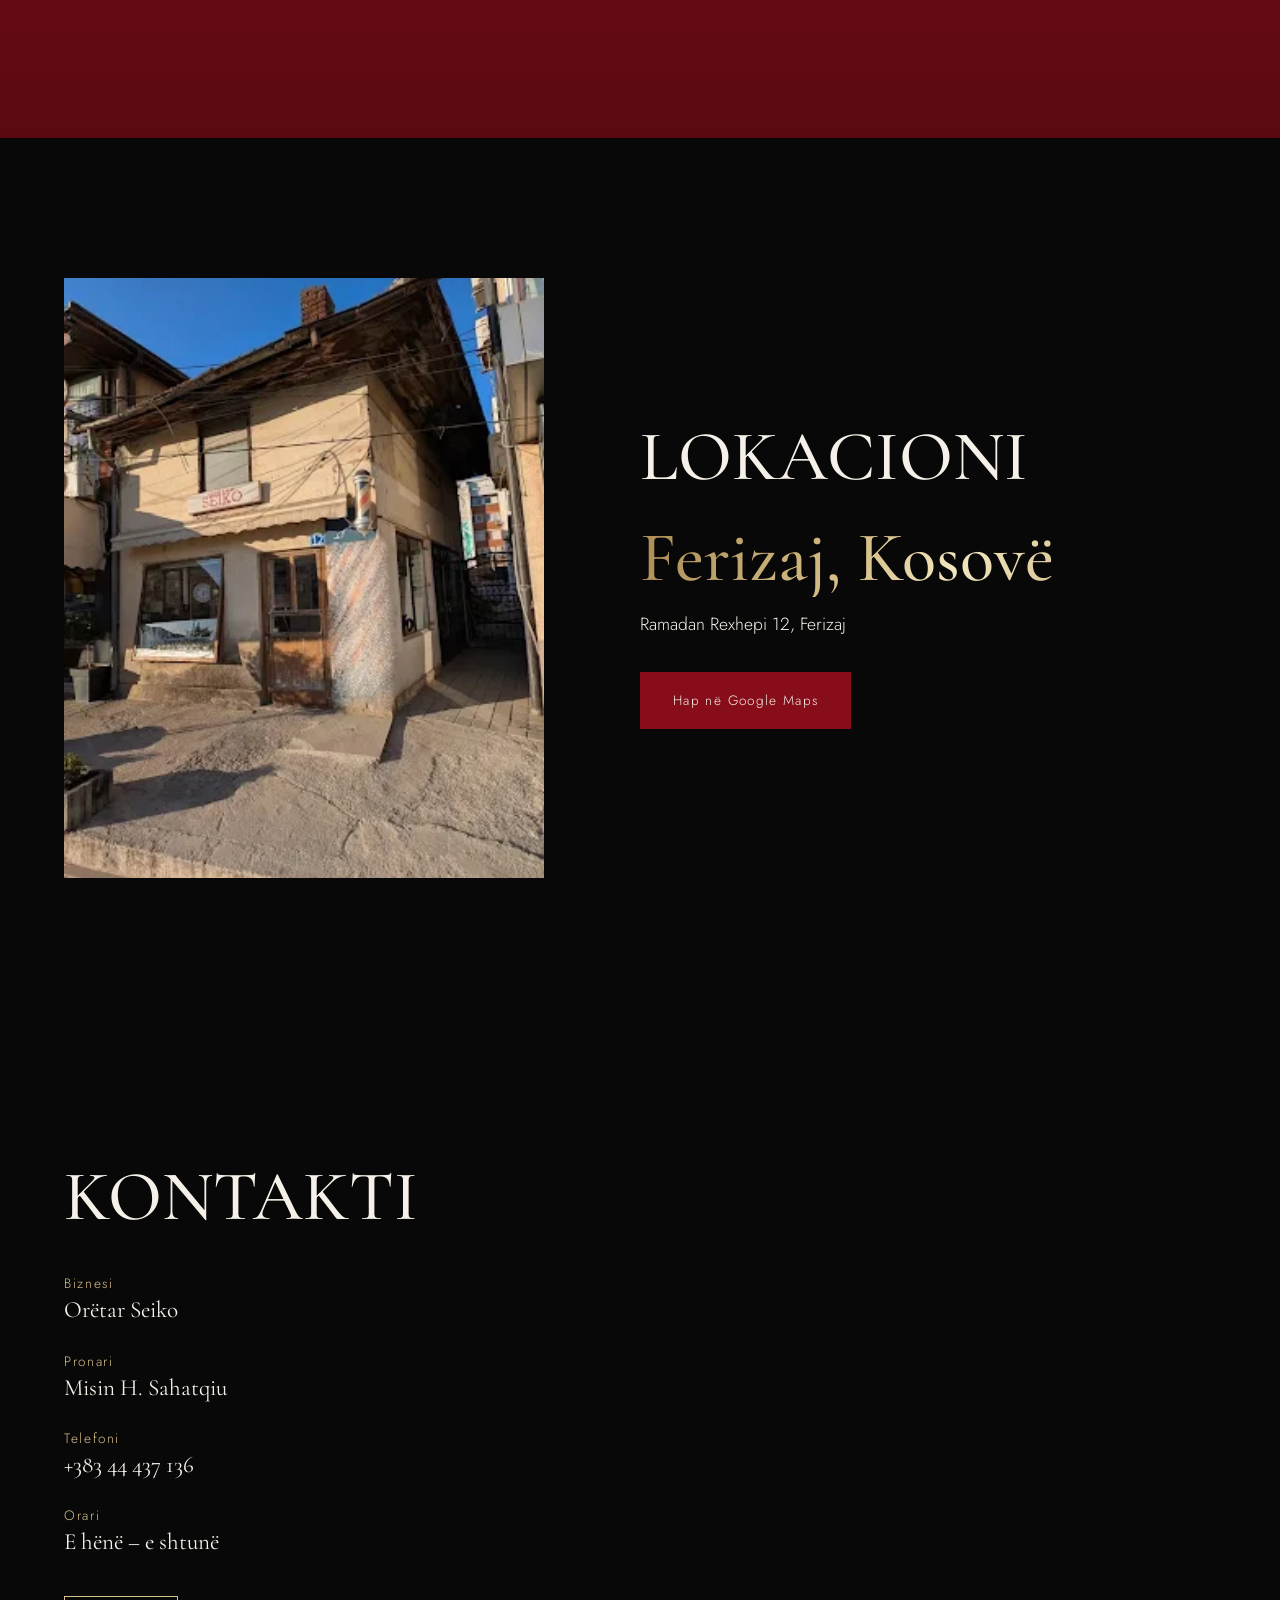
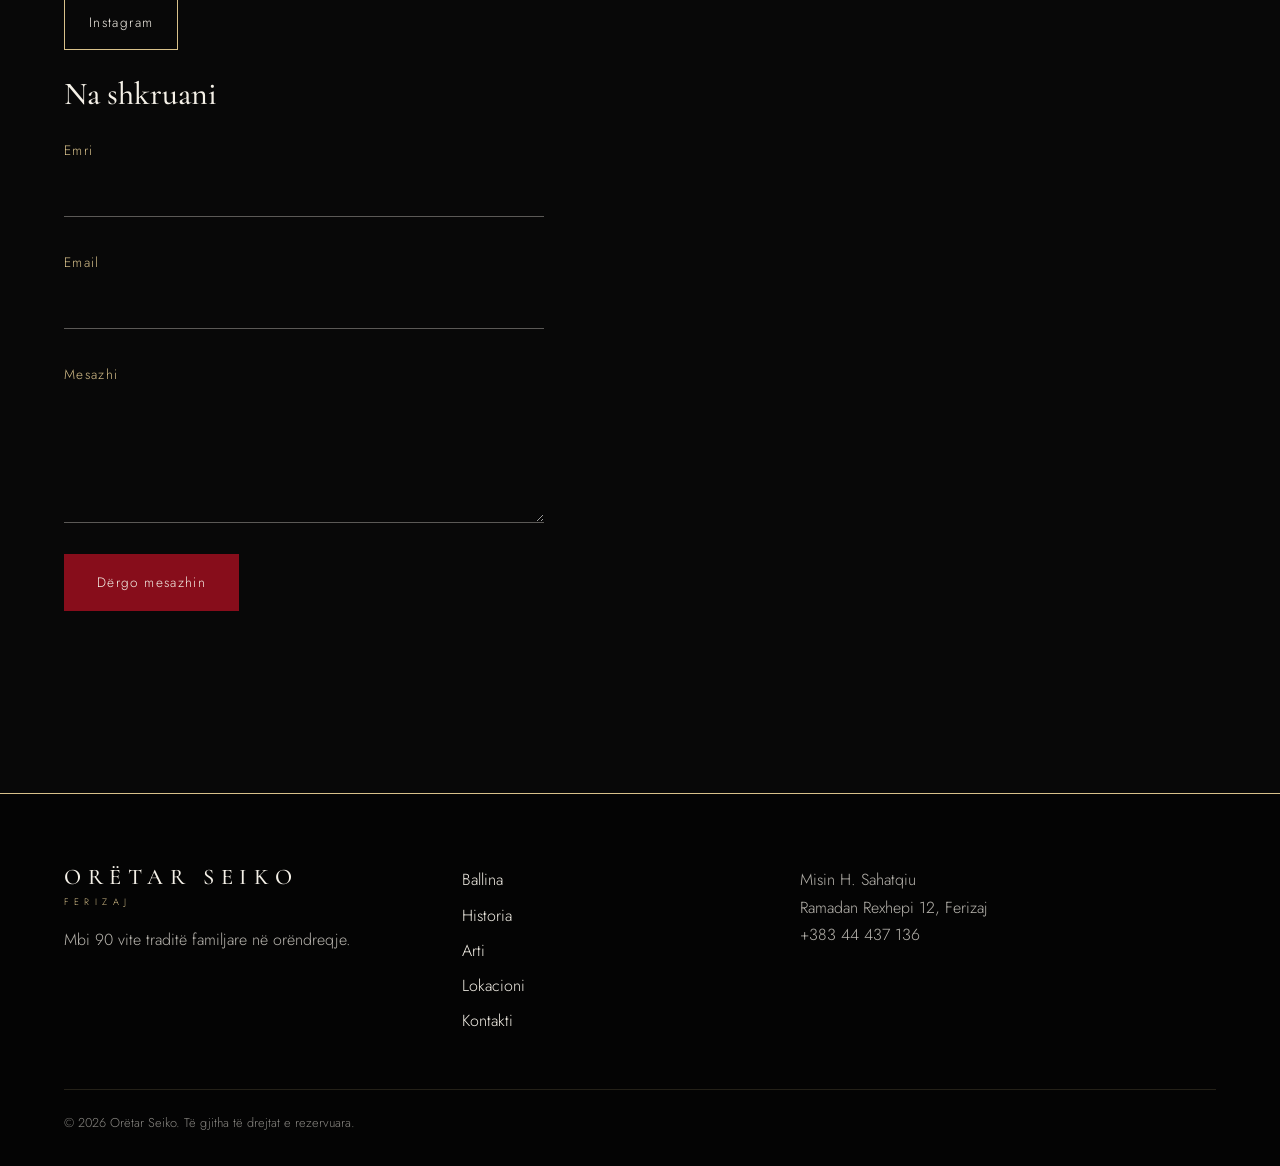
==== commit 84e06331: "Revise contact details and operating hours Updated contact information and business hours in the con" ====
--- a/index.html
+++ b/index.html
@@ -98,7 +98,7 @@
 <div class="ct">
 <div class="ci" data-st>
 <h2 class="rv">Kontakti</h2>
-<dl class="rv"><div><dt>Biznesi</dt><dd>Orëtar Seiko</dd></div><div><dt>Pronari</dt><dd>Misin H. Sahatqiu</dd></div><div><dt>Telefoni</dt><dd><a href="tel:+38344437136">+383 44 437 136</a></dd></div><div><dt>Orari</dt><dd>E hënë – e shtunë, 08:00 – 18:00</dd></div></dl>
+<dl class="rv"><div><dt>Biznesi</dt><dd>Orëtar Seiko</dd></div><div><dt>Pronari</dt><dd>Misin H. Sahatqiu</dd></div><div><dt>Telefoni</dt><dd><a href="tel:+38344437136">+383 44 437 136</a></dd></div><div><dt>Orari</dt><dd>E hënë – e shtunë</dd></div></dl>
 <div class="rv bt"><a class="btn" href="https://www.instagram.com/oretar_seiko/?hl=en" target="_blank" rel="noopener">Instagram</a>
 </div>
 <br>
